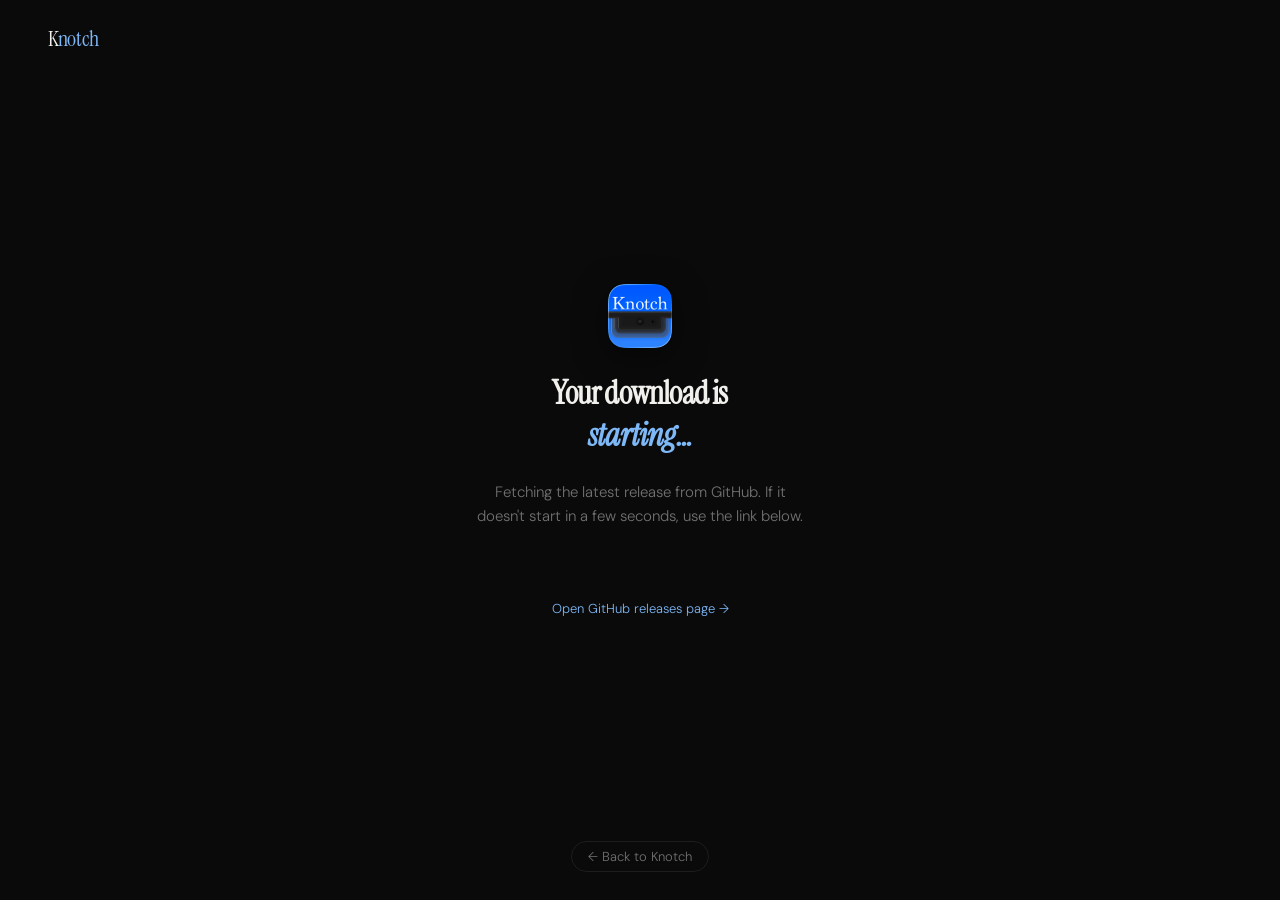
==== download.html @ c801b87c "Replace icon div with image element" ====
<!DOCTYPE html>
<html lang="en">
<head>
<meta charset="UTF-8">
<meta name="viewport" content="width=device-width, initial-scale=1.0">
<title>Downloading Knotch…</title>
<link rel="icon" type="image/svg+xml" href="favicon.svg">
<link href="https://fonts.googleapis.com/css2?family=Instrument+Serif:ital@0;1&family=DM+Sans:wght@300;400;500&display=swap" rel="stylesheet">
<style>
  *, *::before, *::after { box-sizing: border-box; margin: 0; padding: 0; }
  :root {
    --bg: #0a0a0b;
    --text: #f2f0ec;
    --muted: rgba(242,240,236,0.45);
    --accent: #7eb8f7;
    --border: rgba(255,255,255,0.08);
  }
  body {
    background: var(--bg);
    color: var(--text);
    font-family: 'DM Sans', sans-serif;
    font-weight: 300;
    min-height: 100vh;
    display: flex;
    flex-direction: column;
    align-items: center;
    justify-content: center;
    gap: 24px;
    text-align: center;
    padding: 24px;
  }
  .logo {
    font-family: 'Instrument Serif', serif;
    font-size: 22px;
    letter-spacing: -0.3px;
    color: var(--text);
    position: fixed;
    top: 24px; left: 48px;
    text-decoration: none;
  }
  .logo span { color: var(--accent); }

  .icon {
    width: 64px; height: 64px;
    border-radius: 16px;
    background: linear-gradient(180deg, #2a2a2c 0%, #0a0a0b 100%);
    border: 1px solid rgba(255,255,255,0.1);
    display: flex; align-items: center; justify-content: center;
    font-family: 'Instrument Serif', serif;
    font-style: italic;
    font-size: 42px;
    color: #fff;
    box-shadow: inset 0 1px 0 rgba(255,255,255,0.15), 0 8px 32px rgba(0,0,0,0.5);
  }

  h1 {
    font-family: 'Instrument Serif', serif;
    font-size: 32px;
    letter-spacing: -0.8px;
  }
  h1 em { font-style: italic; color: var(--accent); }

  p {
    color: var(--muted);
    font-size: 15px;
    line-height: 1.6;
    max-width: 340px;
  }

  .spinner {
    width: 20px; height: 20px;
    border: 2px solid rgba(126,184,247,0.2);
    border-top-color: var(--accent);
    border-radius: 50%;
    animation: spin 0.8s linear infinite;
    display: inline-block;
    vertical-align: middle;
    margin-right: 8px;
  }
  @keyframes spin { to { transform: rotate(360deg); } }

  .status {
    font-size: 13px;
    color: var(--muted);
    display: flex;
    align-items: center;
    justify-content: center;
    gap: 8px;
    min-height: 24px;
  }

  .manual-link {
    font-size: 13px;
    color: var(--muted);
    display: none;
  }
  .manual-link a {
    color: var(--accent);
    text-decoration: none;
  }
  .manual-link a:hover { text-decoration: underline; }

  .back {
    position: fixed;
    bottom: 28px;
    font-size: 13px;
    color: var(--muted);
    text-decoration: none;
    border: 1px solid var(--border);
    padding: 6px 16px;
    border-radius: 100px;
    transition: color 0.2s, border-color 0.2s;
  }
  .back:hover { color: var(--text); border-color: rgba(255,255,255,0.2); }
</style>
</head>
<body>

<a href="index.html" class="logo">K<span>notch</span></a>

<img src="images/icon.png" alt="Knotch" width="64" height="64" style="border-radius:16px; box-shadow:0 8px 32px rgba(0,0,0,0.5);">

<h1>Your download is<br><em>starting…</em></h1>

<p>Fetching the latest release from GitHub. If it doesn't start in a few seconds, use the link below.</p>

<div class="status" id="status">
  <span class="spinner"></span> Finding latest release…
</div>

<div class="manual-link" id="manual">
  <a href="#" id="manual-href">Click here to download manually →</a>
</div>

<a href="index.html" class="back">← Back to Knotch</a>

<script>
(async () => {
  const status = document.getElementById('status');
  const manual = document.getElementById('manual');
  const manualHref = document.getElementById('manual-href');

  const setStatus = (msg) => { status.textContent = msg; };
  const fail = (url) => {
    setStatus('');
    manual.style.display = 'block';
    if (url) {
      manualHref.href = url;
      manualHref.textContent = 'Click here to download manually →';
    } else {
      manualHref.href = 'https://github.com/seshyweshyy/Knotch/releases/latest';
      manualHref.textContent = 'Open GitHub releases page →';
    }
  };

  try {
    const res = await fetch(
      'https://api.github.com/repos/seshyweshyy/Knotch/releases/latest',
      { headers: { Accept: 'application/vnd.github+json' } }
    );

    if (!res.ok) throw new Error('GitHub API error');

    const release = await res.json();
    const assets = release.assets || [];

    // Find the first .zip asset (covers any naming convention)
    const zip = assets.find(a => a.name.endsWith('.zip'));

    if (!zip) throw new Error('No zip asset found');

    const url = zip.browser_download_url;
    setStatus(`Downloading ${zip.name}…`);

    // Show manual link immediately as fallback
    manual.style.display = 'block';
    manualHref.href = url;
    manualHref.textContent = `Download ${zip.name} manually →`;

    // Trigger download
    window.location.href = url;

  } catch (e) {
    fail(null);
  }
})();
</script>

</body>
</html>
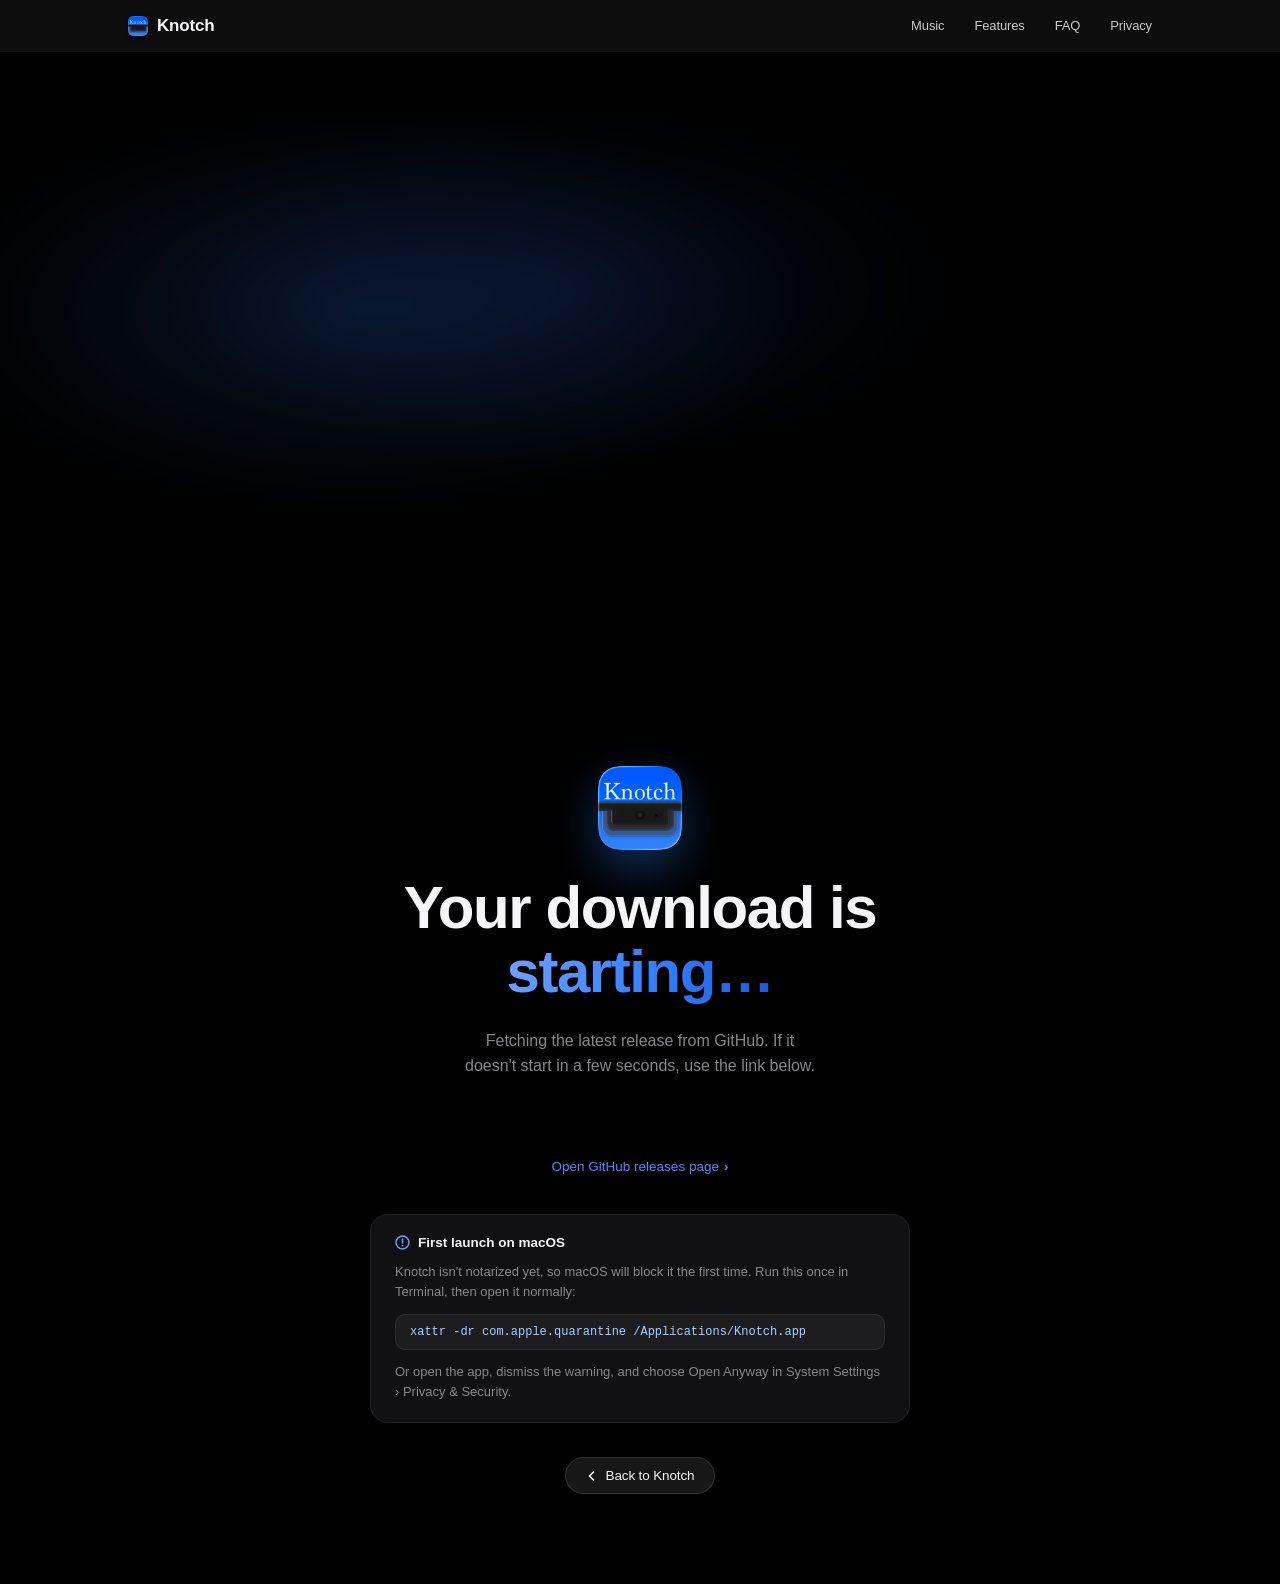
==== commit 23dfcf63: "Reworked download.html" ====
--- a/download.html
+++ b/download.html
@@ -5,134 +5,355 @@
 <meta name="viewport" content="width=device-width, initial-scale=1.0">
 <title>Downloading Knotch…</title>
 <link rel="icon" type="image/svg+xml" href="favicon.svg">
-<link href="https://fonts.googleapis.com/css2?family=Instrument+Serif:ital@0;1&family=DM+Sans:wght@300;400;500&display=swap" rel="stylesheet">
+<link rel="apple-touch-icon" href="images/icon.png">
+<meta name="description" content="Fetching the latest Knotch release from GitHub.">
 <style>
-  *, *::before, *::after { box-sizing: border-box; margin: 0; padding: 0; }
-  :root {
-    --bg: #0a0a0b;
-    --text: #f2f0ec;
-    --muted: rgba(242,240,236,0.45);
-    --accent: #7eb8f7;
-    --border: rgba(255,255,255,0.08);
+/* Knotch design system — shared tokens (matches index.html) */
+
+/* smooth cross-fade between pages (View Transitions, progressive enhancement) */
+@view-transition { navigation: auto; }
+@media (prefers-reduced-motion: reduce) {
+  @view-transition { navigation: none; }
+}
+
+:root {
+  --ink: #f5f5f7;
+  --mute: #86868b;
+  --faint: #515154;
+  --canvas: #000000;
+  --card: #111113;
+  --card-edge: rgba(255, 255, 255, 0.065);
+  --blue: #4c86ff;
+  --blue-deep: #2e6be8;
+  --glass: rgba(18, 18, 20, 0.72);
+  --grad: linear-gradient(96deg, #6fa0ff 0%, #3380ff 55%, #1e5ad6 100%);
+  --ease-apple: cubic-bezier(0.28, 0.11, 0.32, 1);
+  --ease-spring: cubic-bezier(0.32, 1.35, 0.42, 1);
+}
+
+* { margin: 0; padding: 0; box-sizing: border-box; }
+
+body {
+  background: var(--canvas);
+  color: var(--ink);
+  font-family: -apple-system, BlinkMacSystemFont, "SF Pro Display", "SF Pro Text", "Helvetica Neue", Helvetica, Arial, sans-serif;
+  -webkit-font-smoothing: antialiased;
+  text-rendering: optimizeLegibility;
+  min-height: 100svh;
+  display: flex;
+  flex-direction: column;
+}
+
+::selection { background: rgba(51, 128, 255, 0.35); }
+
+/* Nav */
+nav {
+  position: fixed; top: 0; left: 0; right: 0; z-index: 130;
+  height: 52px;
+  display: flex; align-items: center; justify-content: center;
+  background: var(--glass);
+  -webkit-backdrop-filter: saturate(180%) blur(20px);
+  backdrop-filter: saturate(180%) blur(20px);
+  border-bottom: 1px solid rgba(255, 255, 255, 0.06);
+}
+.nav-inner {
+  width: min(1024px, 92vw);
+  display: flex; align-items: center; justify-content: space-between; gap: 24px;
+}
+.nav-mark {
+  display: flex; align-items: center; gap: 9px;
+  font-size: 17px; font-weight: 600; letter-spacing: -0.01em;
+  color: var(--ink); text-decoration: none;
+  transition: opacity 0.25s var(--ease-apple);
+}
+.nav-mark:hover { opacity: 0.75; }
+.nav-app-icon {
+  width: 20px; height: 20px;
+  border-radius: 5px;
+  box-shadow: 0 1px 4px rgba(0, 0, 0, 0.4);
+}
+.nav-links { display: flex; align-items: center; gap: 30px; }
+.nav-links a {
+  font-size: 13px; color: rgba(245, 245, 247, 0.8);
+  text-decoration: none; letter-spacing: -0.01em;
+  transition: color 0.25s var(--ease-apple);
+}
+.nav-links a:hover { color: var(--ink); }
+@media (max-width: 700px) { .nav-links a { display: none; } }
+
+/* Mobile menu (Apple-style) */
+.nav-burger {
+  display: none;
+  border: none; background: transparent; cursor: pointer;
+  width: 40px; height: 40px;
+  margin-right: -8px;
+  position: relative; z-index: 120; flex-shrink: 0;
+}
+.nav-burger span {
+  position: absolute; left: 11px; right: 11px;
+  height: 1.5px; border-radius: 2px;
+  background: var(--ink);
+  transition: transform 0.45s var(--ease-apple), top 0.45s var(--ease-apple);
+}
+.nav-burger span:nth-child(1) { top: 16.5px; }
+.nav-burger span:nth-child(2) { top: 23.5px; }
+body.menu-open .nav-burger span:nth-child(1) { top: 20px; transform: rotate(45deg); }
+body.menu-open .nav-burger span:nth-child(2) { top: 20px; transform: rotate(-45deg); }
+
+.mobile-menu {
+  position: fixed; inset: 0; z-index: 110;
+  background: rgba(8, 8, 10, 0.82);
+  -webkit-backdrop-filter: saturate(180%) blur(26px);
+  backdrop-filter: saturate(180%) blur(26px);
+  padding: 108px 9vw 40px;
+  display: flex; flex-direction: column;
+  opacity: 0; visibility: hidden;
+  transition: opacity 0.45s var(--ease-apple), visibility 0s linear 0.45s;
+}
+body.menu-open .mobile-menu {
+  opacity: 1; visibility: visible;
+  transition: opacity 0.45s var(--ease-apple), visibility 0s;
+}
+.mobile-menu a {
+  font-size: 27px; font-weight: 600; letter-spacing: -0.02em;
+  color: var(--ink); text-decoration: none;
+  padding: 15px 0;
+  border-bottom: 1px solid rgba(255, 255, 255, 0.08);
+  opacity: 0; transform: translateY(16px);
+  transition: opacity 0.5s var(--ease-apple), transform 0.5s var(--ease-apple);
+}
+.mobile-menu a:active { color: var(--blue); }
+body.menu-open .mobile-menu a { opacity: 1; transform: translateY(0); }
+body.menu-open .mobile-menu a:nth-child(1) { transition-delay: 0.06s; }
+body.menu-open .mobile-menu a:nth-child(2) { transition-delay: 0.11s; }
+body.menu-open .mobile-menu a:nth-child(3) { transition-delay: 0.16s; }
+body.menu-open .mobile-menu a:nth-child(4) { transition-delay: 0.21s; }
+body.menu-open { overflow: hidden; }
+@media (max-width: 700px) { .nav-burger { display: block; } }
+@media (min-width: 701px) { .mobile-menu { display: none; } }
+
+/* Centered stage */
+.stage {
+  flex: 1;
+  display: flex;
+  flex-direction: column;
+  align-items: center;
+  justify-content: center;
+  gap: 26px;
+  text-align: center;
+  padding: 110px 6vw 90px;
+  position: relative;
+}
+.stage-glow {
+  position: absolute; top: 0; left: 50%; transform: translateX(-50%);
+  width: 120vw; height: 70vh;
+  background:
+    radial-gradient(ellipse 42% 48% at 45% 32%, rgba(51, 128, 255, 0.14), transparent 68%),
+    radial-gradient(ellipse 40% 44% at 58% 28%, rgba(30, 90, 214, 0.12), transparent 66%);
+  pointer-events: none;
+  filter: blur(6px);
+}
+.stage > * { position: relative; }
+
+/* App icon */
+.app-icon {
+  width: 84px; height: 84px;
+  border-radius: 20px;
+  box-shadow: 0 18px 46px rgba(51, 128, 255, 0.35);
+  animation: rise 1s var(--ease-apple) 0.1s both, breathe 3.2s ease-in-out 1.2s infinite alternate;
+}
+@keyframes breathe {
+  from { box-shadow: 0 18px 46px rgba(51, 128, 255, 0.3); }
+  to   { box-shadow: 0 22px 60px rgba(51, 128, 255, 0.5); }
+}
+
+h1 {
+  font-size: clamp(36px, 6vw, 60px);
+  line-height: 1.06;
+  font-weight: 700;
+  letter-spacing: -0.024em;
+  animation: rise 1s var(--ease-apple) 0.22s both;
+}
+.grad-text {
+  background: var(--grad);
+  -webkit-background-clip: text;
+  background-clip: text;
+  color: transparent;
+}
+
+.lede {
+  font-size: 16px;
+  line-height: 1.55;
+  color: var(--mute);
+  max-width: 40ch;
+  animation: rise 1s var(--ease-apple) 0.34s both;
+}
+
+@keyframes rise {
+  from { opacity: 0; transform: translateY(24px); }
+  to   { opacity: 1; transform: translateY(0); }
+}
+
+/* Status */
+.status {
+  display: flex;
+  align-items: center;
+  justify-content: center;
+  gap: 10px;
+  min-height: 28px;
+  font-size: 13.5px;
+  color: var(--mute);
+  animation: rise 1s var(--ease-apple) 0.46s both;
+}
+.spinner {
+  width: 18px; height: 18px;
+  border: 2px solid rgba(76, 134, 255, 0.22);
+  border-top-color: var(--blue);
+  border-radius: 50%;
+  animation: spin 0.8s linear infinite;
+  flex-shrink: 0;
+}
+@keyframes spin { to { transform: rotate(360deg); } }
+
+.manual-link {
+  font-size: 13.5px;
+  color: var(--mute);
+  display: none;
+  animation: rise 0.7s var(--ease-apple) both;
+}
+.manual-link a {
+  display: inline-flex;
+  align-items: center;
+  gap: 5px;
+  color: var(--blue);
+  text-decoration: none;
+}
+.manual-link a:hover { text-decoration: underline; }
+.manual-link .chev { font-weight: 600; }
+
+/* First-launch tip */
+.dl-note {
+  margin-top: 14px;
+  display: inline-flex;
+  flex-direction: column;
+  gap: 12px;
+  text-align: left;
+  background: var(--card);
+  border: 1px solid var(--card-edge);
+  border-radius: 18px;
+  padding: 20px 24px;
+  max-width: 540px;
+  animation: rise 1s var(--ease-apple) 0.58s both;
+}
+.dl-note-title {
+  display: flex; align-items: center; gap: 8px;
+  font-size: 13.5px; font-weight: 600;
+}
+.dl-note p { font-size: 13px; color: var(--mute); line-height: 1.55; }
+.dl-note code {
+  font-family: "SF Mono", ui-monospace, SFMono-Regular, Menlo, monospace;
+  font-size: 12px;
+  color: #9fd0ff;
+  background: rgba(255, 255, 255, 0.05);
+  border: 1px solid rgba(255, 255, 255, 0.08);
+  border-radius: 10px;
+  padding: 10px 14px;
+  display: block;
+  overflow-x: auto;
+  white-space: nowrap;
+}
+
+/* Back pill */
+.back {
+  display: inline-flex;
+  align-items: center;
+  gap: 8px;
+  font-size: 13.5px;
+  font-weight: 500;
+  letter-spacing: -0.01em;
+  color: var(--ink);
+  text-decoration: none;
+  background: rgba(255, 255, 255, 0.09);
+  border: 1px solid rgba(255, 255, 255, 0.12);
+  border-radius: 980px;
+  padding: 10px 20px;
+  margin-top: 8px;
+  transition: transform 0.35s var(--ease-spring), background 0.3s var(--ease-apple);
+  animation: rise 1s var(--ease-apple) 0.68s both;
+}
+.back:hover { background: rgba(255, 255, 255, 0.15); transform: translateY(-1px); }
+.back:active { transform: scale(0.96); }
+.back svg { display: block; }
+
+@media (prefers-reduced-motion: reduce) {
+  *, *::before, *::after {
+    animation-duration: 0.01ms !important;
+    animation-iteration-count: 1 !important;
+    transition-duration: 0.01ms !important;
   }
-  body {
-    background: var(--bg);
-    color: var(--text);
-    font-family: 'DM Sans', sans-serif;
-    font-weight: 300;
-    min-height: 100vh;
-    display: flex;
-    flex-direction: column;
-    align-items: center;
-    justify-content: center;
-    gap: 24px;
-    text-align: center;
-    padding: 24px;
-  }
-  .logo {
-    font-family: 'Instrument Serif', serif;
-    font-size: 22px;
-    letter-spacing: -0.3px;
-    color: var(--text);
-    position: fixed;
-    top: 24px; left: 48px;
-    text-decoration: none;
-  }
-  .logo span { color: var(--accent); }
-
-  .icon {
-    width: 64px; height: 64px;
-    border-radius: 16px;
-    background: linear-gradient(180deg, #2a2a2c 0%, #0a0a0b 100%);
-    border: 1px solid rgba(255,255,255,0.1);
-    display: flex; align-items: center; justify-content: center;
-    font-family: 'Instrument Serif', serif;
-    font-style: italic;
-    font-size: 42px;
-    color: #fff;
-    box-shadow: inset 0 1px 0 rgba(255,255,255,0.15), 0 8px 32px rgba(0,0,0,0.5);
-  }
-
-  h1 {
-    font-family: 'Instrument Serif', serif;
-    font-size: 32px;
-    letter-spacing: -0.8px;
-  }
-  h1 em { font-style: italic; color: var(--accent); }
-
-  p {
-    color: var(--muted);
-    font-size: 15px;
-    line-height: 1.6;
-    max-width: 340px;
-  }
-
-  .spinner {
-    width: 20px; height: 20px;
-    border: 2px solid rgba(126,184,247,0.2);
-    border-top-color: var(--accent);
-    border-radius: 50%;
-    animation: spin 0.8s linear infinite;
-    display: inline-block;
-    vertical-align: middle;
-    margin-right: 8px;
-  }
-  @keyframes spin { to { transform: rotate(360deg); } }
-
-  .status {
-    font-size: 13px;
-    color: var(--muted);
-    display: flex;
-    align-items: center;
-    justify-content: center;
-    gap: 8px;
-    min-height: 24px;
-  }
-
-  .manual-link {
-    font-size: 13px;
-    color: var(--muted);
-    display: none;
-  }
-  .manual-link a {
-    color: var(--accent);
-    text-decoration: none;
-  }
-  .manual-link a:hover { text-decoration: underline; }
-
-  .back {
-    position: fixed;
-    bottom: 28px;
-    font-size: 13px;
-    color: var(--muted);
-    text-decoration: none;
-    border: 1px solid var(--border);
-    padding: 6px 16px;
-    border-radius: 100px;
-    transition: color 0.2s, border-color 0.2s;
-  }
-  .back:hover { color: var(--text); border-color: rgba(255,255,255,0.2); }
+  .spinner { animation: spin 0.8s linear infinite !important; }
+}
 </style>
 </head>
 <body>
 
-<a href="index.html" class="logo">K<span>notch</span></a>
-
-<img src="images/icon.png" alt="Knotch" width="64" height="64" style="border-radius:16px; box-shadow:0 8px 32px rgba(0,0,0,0.5);">
-
-<h1>Your download is<br><em>starting…</em></h1>
-
-<p>Fetching the latest release from GitHub. If it doesn't start in a few seconds, use the link below.</p>
-
-<div class="status" id="status">
-  <span class="spinner"></span> Finding latest release…
+<nav>
+  <div class="nav-inner">
+    <a class="nav-mark" href="index.html" aria-label="Knotch home">
+      <img class="nav-app-icon" src="images/icon.png" alt="" aria-hidden="true">
+      Knotch
+    </a>
+    <div class="nav-links">
+      <a href="index.html#music">Music</a>
+      <a href="index.html#features">Features</a>
+      <a href="faq.html">FAQ</a>
+      <a href="privacy.html">Privacy</a>
+    </div>
+    <button class="nav-burger" id="navBurger" aria-label="Open menu" aria-expanded="false" aria-controls="mobileMenu">
+      <span></span><span></span>
+    </button>
+  </div>
+</nav>
+
+<div class="mobile-menu" id="mobileMenu">
+  <a href="index.html">Overview</a>
+  <a href="index.html#features">Features</a>
+  <a href="faq.html">FAQ</a>
+  <a href="privacy.html">Privacy</a>
 </div>
 
-<div class="manual-link" id="manual">
-  <a href="#" id="manual-href">Click here to download manually →</a>
-</div>
-
-<a href="index.html" class="back">← Back to Knotch</a>
+<main class="stage">
+  <div class="stage-glow" aria-hidden="true"></div>
+
+  <img class="app-icon" src="images/icon.png" alt="Knotch app icon" width="84" height="84">
+
+  <h1>Your download is<br><span class="grad-text">starting…</span></h1>
+
+  <p class="lede">Fetching the latest release from GitHub. If it doesn't start in a few seconds, use the link below.</p>
+
+  <div class="status" id="status">
+    <span class="spinner"></span> Finding latest release…
+  </div>
+
+  <div class="manual-link" id="manual">
+    <a href="#" id="manual-href">Click here to download manually <span class="chev">›</span></a>
+  </div>
+
+  <div class="dl-note">
+    <span class="dl-note-title">
+      <svg width="15" height="15" viewBox="0 0 15 15" fill="none"><circle cx="7.5" cy="7.5" r="6.5" stroke="#6fa0ff" stroke-width="1.4"/><path d="M7.5 4v4M7.5 10.6v.1" stroke="#6fa0ff" stroke-width="1.6" stroke-linecap="round"/></svg>
+      First launch on macOS
+    </span>
+    <p>Knotch isn't notarized yet, so macOS will block it the first time. Run this once in Terminal, then open it normally:</p>
+    <code>xattr -dr com.apple.quarantine /Applications/Knotch.app</code>
+    <p>Or open the app, dismiss the warning, and choose Open Anyway in System Settings › Privacy &amp; Security.</p>
+  </div>
+
+  <a href="index.html" class="back">
+    <svg width="12" height="12" viewBox="0 0 12 12" fill="none"><path d="M7.5 2 3.5 6l4 4" stroke="currentColor" stroke-width="1.7" stroke-linecap="round" stroke-linejoin="round"/></svg>
+    Back to Knotch
+  </a>
+</main>
 
 <script>
 (async () => {
@@ -146,10 +367,10 @@
     manual.style.display = 'block';
     if (url) {
       manualHref.href = url;
-      manualHref.textContent = 'Click here to download manually →';
+      manualHref.innerHTML = 'Click here to download manually <span class="chev">›</span>';
     } else {
       manualHref.href = 'https://github.com/seshyweshyy/Knotch/releases/latest';
-      manualHref.textContent = 'Open GitHub releases page →';
+      manualHref.innerHTML = 'Open GitHub releases page <span class="chev">›</span>';
     }
   };
 
@@ -175,7 +396,7 @@
     // Show manual link immediately as fallback
     manual.style.display = 'block';
     manualHref.href = url;
-    manualHref.textContent = `Download ${zip.name} manually →`;
+    manualHref.innerHTML = `Download ${zip.name} manually <span class="chev">›</span>`;
 
     // Trigger download
     window.location.href = url;
@@ -184,7 +405,31 @@
     fail(null);
   }
 })();
+
+/* Mobile menu */
+(function () {
+  var burger = document.getElementById("navBurger");
+  var mobileMenu = document.getElementById("mobileMenu");
+  function setMenu(open) {
+    document.body.classList.toggle("menu-open", open);
+    burger.setAttribute("aria-expanded", open ? "true" : "false");
+  }
+  burger.addEventListener("click", function () {
+    setMenu(!document.body.classList.contains("menu-open"));
+  });
+  mobileMenu.querySelectorAll("a").forEach(function (a) {
+    a.addEventListener("click", function () { setMenu(false); });
+  });
+  mobileMenu.addEventListener("click", function (e) {
+    if (e.target === mobileMenu) setMenu(false);
+  });
+  document.addEventListener("keydown", function (e) {
+    if (e.key === "Escape") setMenu(false);
+  });
+  window.addEventListener("resize", function () {
+    if (window.innerWidth > 700) setMenu(false);
+  });
+})();
 </script>
-
 </body>
-</html>
+</html>
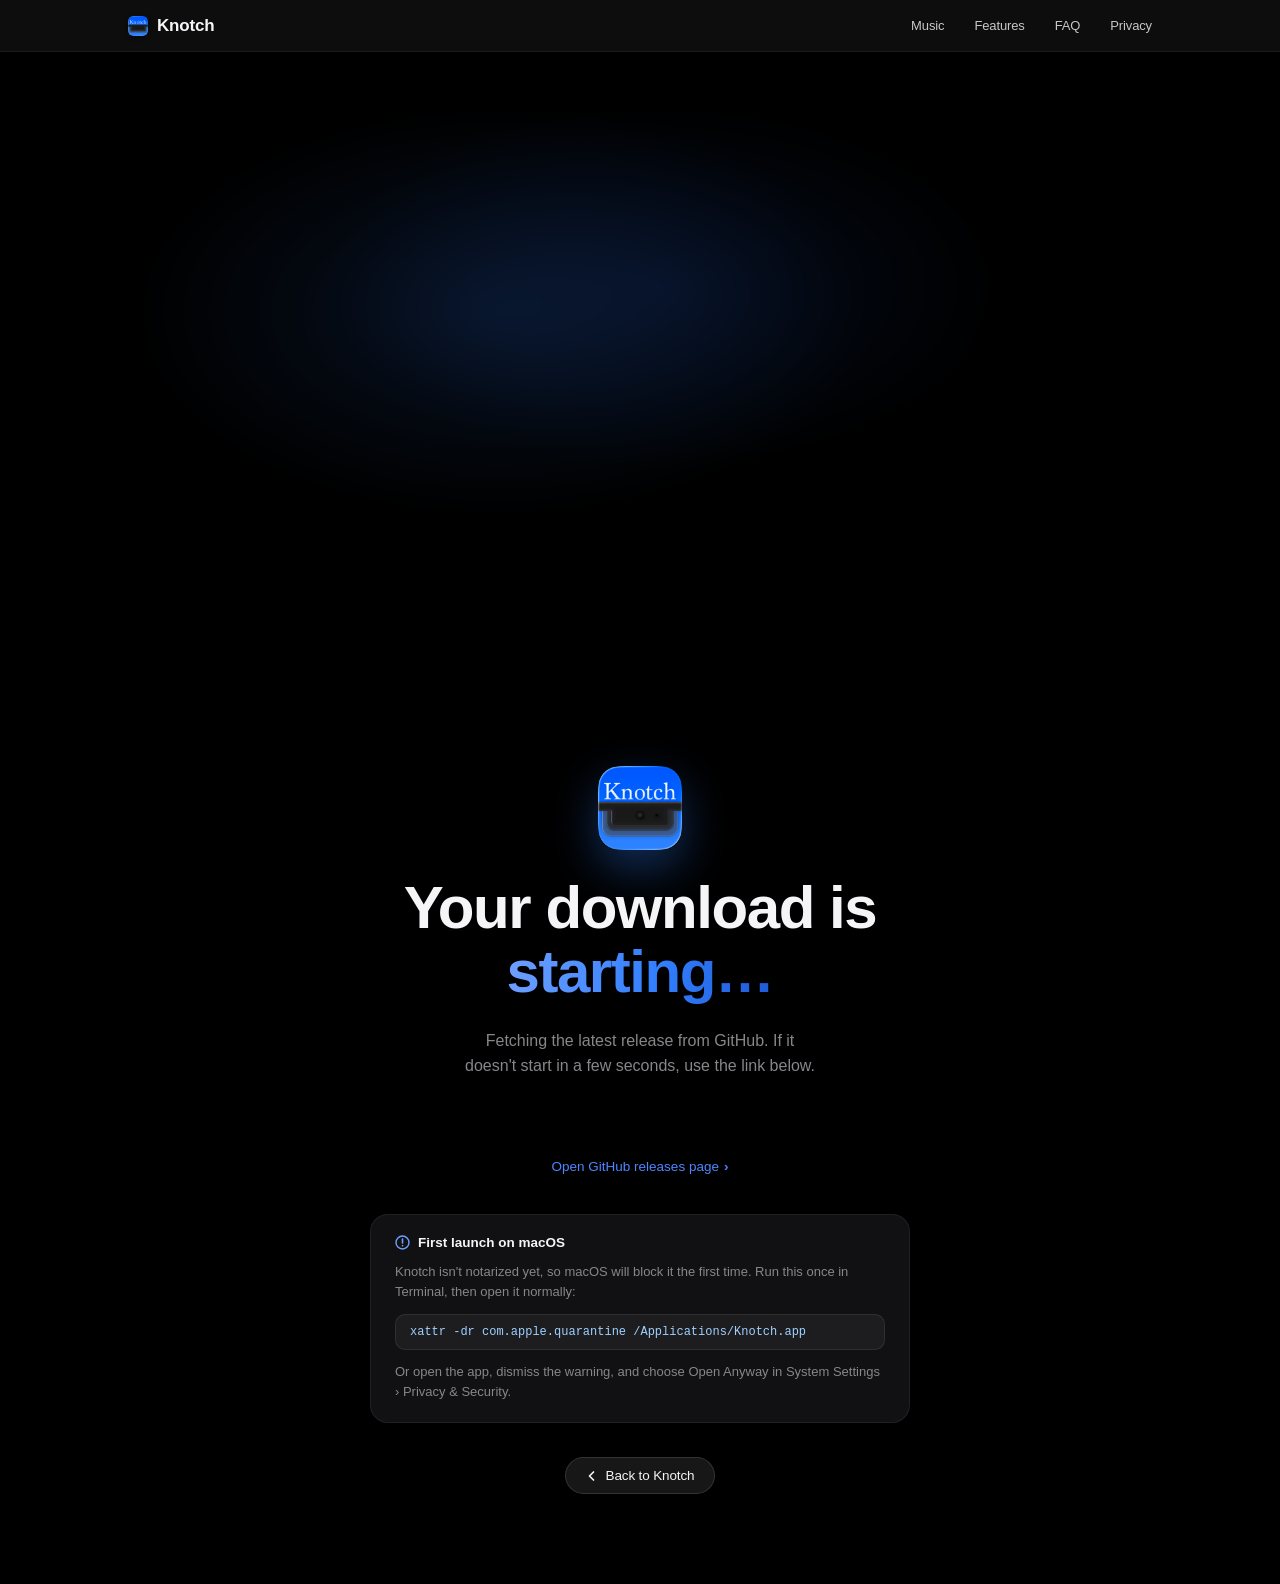
==== commit f3e35a92: "Update download.html" ====
--- a/download.html
+++ b/download.html
@@ -33,6 +33,8 @@
 
 * { margin: 0; padding: 0; box-sizing: border-box; }
 
+html { overflow-x: hidden; }
+
 body {
   background: var(--canvas);
   color: var(--ink);
@@ -42,6 +44,7 @@
   min-height: 100svh;
   display: flex;
   flex-direction: column;
+  overflow-x: hidden;
 }
 
 ::selection { background: rgba(51, 128, 255, 0.35); }
@@ -146,7 +149,7 @@
 }
 .stage-glow {
   position: absolute; top: 0; left: 50%; transform: translateX(-50%);
-  width: 120vw; height: 70vh;
+  width: 100vw; height: 70vh;
   background:
     radial-gradient(ellipse 42% 48% at 45% 32%, rgba(51, 128, 255, 0.14), transparent 68%),
     radial-gradient(ellipse 40% 44% at 58% 28%, rgba(30, 90, 214, 0.12), transparent 66%);
@@ -242,7 +245,7 @@
   border: 1px solid var(--card-edge);
   border-radius: 18px;
   padding: 20px 24px;
-  max-width: 540px;
+  max-width: min(540px, 100%);
   animation: rise 1s var(--ease-apple) 0.58s both;
 }
 .dl-note-title {
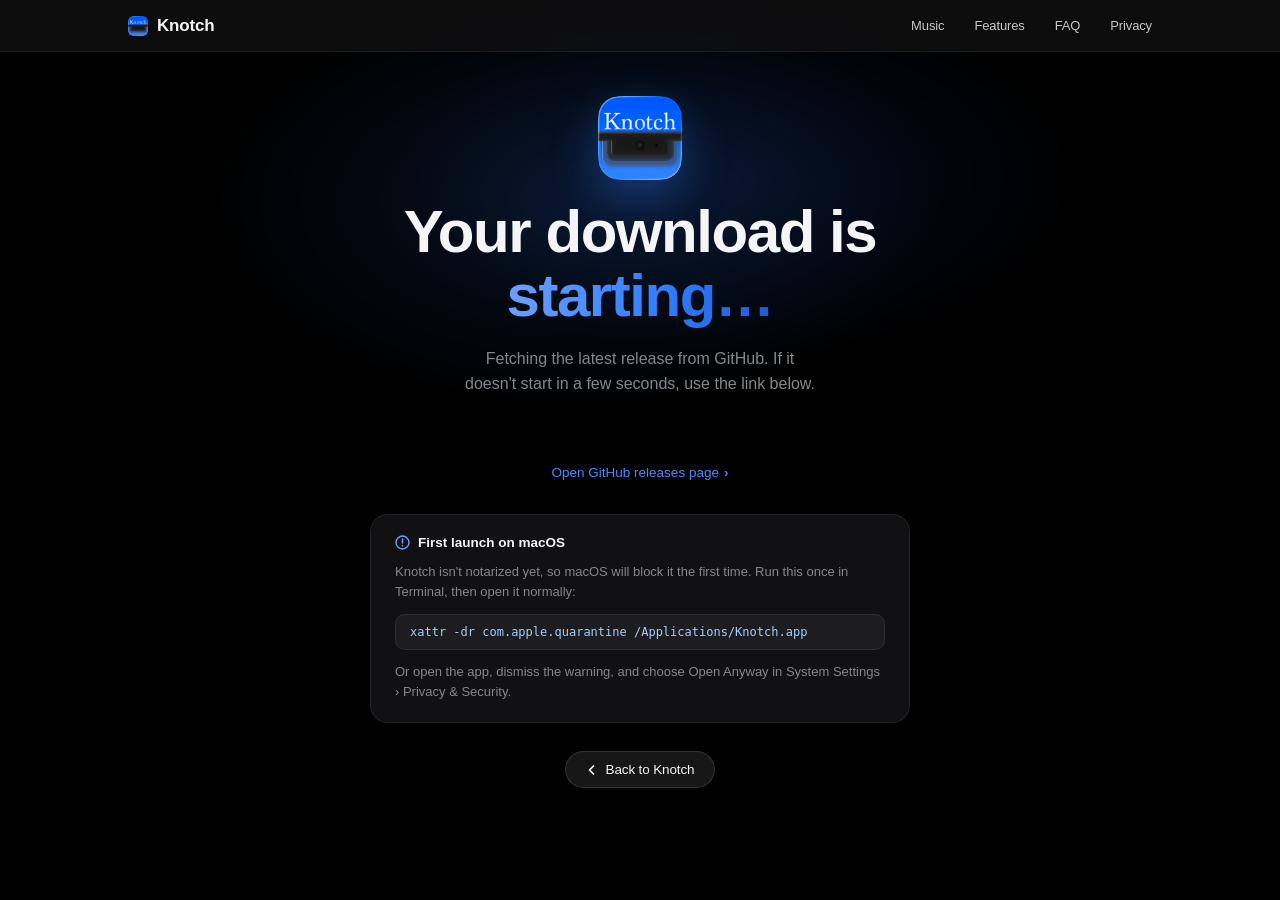
==== commit b2f62e6d: "Adjust layout styles in download.html Updated layout properties for better alignment and spacing." ====
--- a/download.html
+++ b/download.html
@@ -141,10 +141,10 @@
   display: flex;
   flex-direction: column;
   align-items: center;
-  justify-content: center;
-  gap: 26px;
+  justify-content: flex-start;
+  gap: 20px;
   text-align: center;
-  padding: 110px 6vw 90px;
+  padding: 96px 6vw 50px;
   position: relative;
 }
 .stage-glow {
@@ -156,7 +156,7 @@
   pointer-events: none;
   filter: blur(6px);
 }
-.stage > * { position: relative; }
+.stage > *:not(.stage-glow) { position: relative; }
 
 /* App icon */
 .app-icon {
@@ -359,6 +359,9 @@
 </main>
 
 <script>
+if ("scrollRestoration" in history) history.scrollRestoration = "manual";
+window.scrollTo(0, 0);
+
 (async () => {
   const status = document.getElementById('status');
   const manual = document.getElementById('manual');
@@ -435,4 +438,4 @@
 })();
 </script>
 </body>
-</html>+</html>
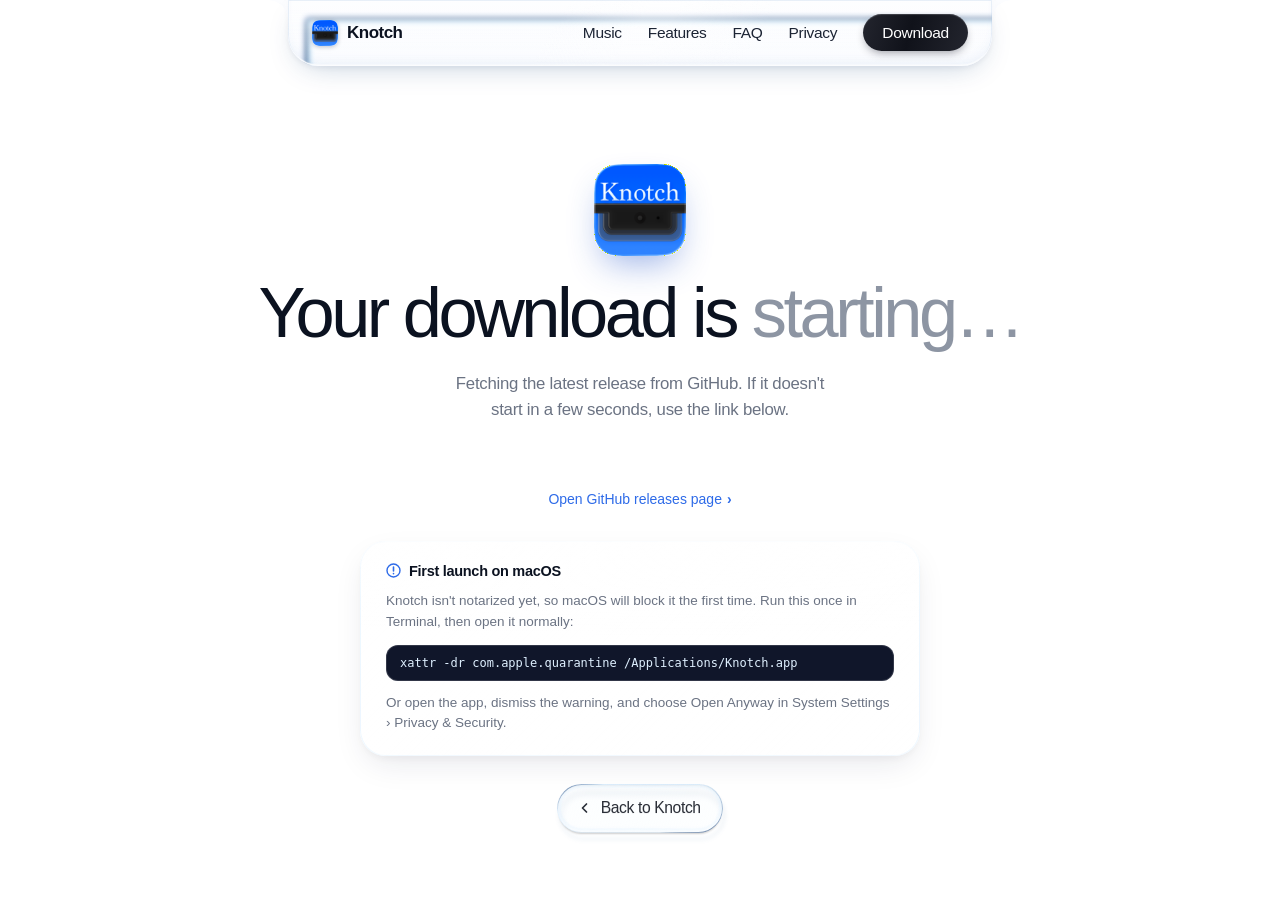
==== commit e07e5253: "Redesign site with light liquid-glass style Shared styles.css/pages.css/site.js, floating notch nav," ====
--- a/download.html
+++ b/download.html
@@ -7,314 +7,51 @@
 <link rel="icon" type="image/svg+xml" href="favicon.svg">
 <link rel="apple-touch-icon" href="images/icon.png">
 <meta name="description" content="Fetching the latest Knotch release from GitHub.">
-<style>
-/* Knotch design system — shared tokens (matches index.html) */
+<link rel="stylesheet" href="styles.css">
+<link rel="stylesheet" href="pages.css">
+</head>
+<body class="is-download">
 
-/* smooth cross-fade between pages (View Transitions, progressive enhancement) */
-@view-transition { navigation: auto; }
-@media (prefers-reduced-motion: reduce) {
-  @view-transition { navigation: none; }
-}
-
-:root {
-  --ink: #f5f5f7;
-  --mute: #86868b;
-  --faint: #515154;
-  --canvas: #000000;
-  --card: #111113;
-  --card-edge: rgba(255, 255, 255, 0.065);
-  --blue: #4c86ff;
-  --blue-deep: #2e6be8;
-  --glass: rgba(18, 18, 20, 0.72);
-  --grad: linear-gradient(96deg, #6fa0ff 0%, #3380ff 55%, #1e5ad6 100%);
-  --ease-apple: cubic-bezier(0.28, 0.11, 0.32, 1);
-  --ease-spring: cubic-bezier(0.32, 1.35, 0.42, 1);
-}
-
-* { margin: 0; padding: 0; box-sizing: border-box; }
-
-html { overflow-x: hidden; }
-
-body {
-  background: var(--canvas);
-  color: var(--ink);
-  font-family: -apple-system, BlinkMacSystemFont, "SF Pro Display", "SF Pro Text", "Helvetica Neue", Helvetica, Arial, sans-serif;
-  -webkit-font-smoothing: antialiased;
-  text-rendering: optimizeLegibility;
-  min-height: 100svh;
-  display: flex;
-  flex-direction: column;
-  overflow-x: hidden;
-}
-
-::selection { background: rgba(51, 128, 255, 0.35); }
-
-/* Nav */
-nav {
-  position: fixed; top: 0; left: 0; right: 0; z-index: 130;
-  height: 52px;
-  display: flex; align-items: center; justify-content: center;
-  background: var(--glass);
-  -webkit-backdrop-filter: saturate(180%) blur(20px);
-  backdrop-filter: saturate(180%) blur(20px);
-  border-bottom: 1px solid rgba(255, 255, 255, 0.06);
-}
-.nav-inner {
-  width: min(1024px, 92vw);
-  display: flex; align-items: center; justify-content: space-between; gap: 24px;
-}
-.nav-mark {
-  display: flex; align-items: center; gap: 9px;
-  font-size: 17px; font-weight: 600; letter-spacing: -0.01em;
-  color: var(--ink); text-decoration: none;
-  transition: opacity 0.25s var(--ease-apple);
-}
-.nav-mark:hover { opacity: 0.75; }
-.nav-app-icon {
-  width: 20px; height: 20px;
-  border-radius: 5px;
-  box-shadow: 0 1px 4px rgba(0, 0, 0, 0.4);
-}
-.nav-links { display: flex; align-items: center; gap: 30px; }
-.nav-links a {
-  font-size: 13px; color: rgba(245, 245, 247, 0.8);
-  text-decoration: none; letter-spacing: -0.01em;
-  transition: color 0.25s var(--ease-apple);
-}
-.nav-links a:hover { color: var(--ink); }
-@media (max-width: 700px) { .nav-links a { display: none; } }
-
-/* Mobile menu (Apple-style) */
-.nav-burger {
-  display: none;
-  border: none; background: transparent; cursor: pointer;
-  width: 40px; height: 40px;
-  margin-right: -8px;
-  position: relative; z-index: 120; flex-shrink: 0;
-}
-.nav-burger span {
-  position: absolute; left: 11px; right: 11px;
-  height: 1.5px; border-radius: 2px;
-  background: var(--ink);
-  transition: transform 0.45s var(--ease-apple), top 0.45s var(--ease-apple);
-}
-.nav-burger span:nth-child(1) { top: 16.5px; }
-.nav-burger span:nth-child(2) { top: 23.5px; }
-body.menu-open .nav-burger span:nth-child(1) { top: 20px; transform: rotate(45deg); }
-body.menu-open .nav-burger span:nth-child(2) { top: 20px; transform: rotate(-45deg); }
-
-.mobile-menu {
-  position: fixed; inset: 0; z-index: 110;
-  background: rgba(8, 8, 10, 0.82);
-  -webkit-backdrop-filter: saturate(180%) blur(26px);
-  backdrop-filter: saturate(180%) blur(26px);
-  padding: 108px 9vw 40px;
-  display: flex; flex-direction: column;
-  opacity: 0; visibility: hidden;
-  transition: opacity 0.45s var(--ease-apple), visibility 0s linear 0.45s;
-}
-body.menu-open .mobile-menu {
-  opacity: 1; visibility: visible;
-  transition: opacity 0.45s var(--ease-apple), visibility 0s;
-}
-.mobile-menu a {
-  font-size: 27px; font-weight: 600; letter-spacing: -0.02em;
-  color: var(--ink); text-decoration: none;
-  padding: 15px 0;
-  border-bottom: 1px solid rgba(255, 255, 255, 0.08);
-  opacity: 0; transform: translateY(16px);
-  transition: opacity 0.5s var(--ease-apple), transform 0.5s var(--ease-apple);
-}
-.mobile-menu a:active { color: var(--blue); }
-body.menu-open .mobile-menu a { opacity: 1; transform: translateY(0); }
-body.menu-open .mobile-menu a:nth-child(1) { transition-delay: 0.06s; }
-body.menu-open .mobile-menu a:nth-child(2) { transition-delay: 0.11s; }
-body.menu-open .mobile-menu a:nth-child(3) { transition-delay: 0.16s; }
-body.menu-open .mobile-menu a:nth-child(4) { transition-delay: 0.21s; }
-body.menu-open { overflow: hidden; }
-@media (max-width: 700px) { .nav-burger { display: block; } }
-@media (min-width: 701px) { .mobile-menu { display: none; } }
-
-/* Centered stage */
-.stage {
-  flex: 1;
-  display: flex;
-  flex-direction: column;
-  align-items: center;
-  justify-content: flex-start;
-  gap: 20px;
-  text-align: center;
-  padding: 96px 6vw 50px;
-  position: relative;
-}
-.stage-glow {
-  position: absolute; top: 0; left: 50%; transform: translateX(-50%);
-  width: 100vw; height: 70vh;
-  background:
-    radial-gradient(ellipse 42% 48% at 45% 32%, rgba(51, 128, 255, 0.14), transparent 68%),
-    radial-gradient(ellipse 40% 44% at 58% 28%, rgba(30, 90, 214, 0.12), transparent 66%);
-  pointer-events: none;
-  filter: blur(6px);
-}
-.stage > *:not(.stage-glow) { position: relative; }
-
-/* App icon */
-.app-icon {
-  width: 84px; height: 84px;
-  border-radius: 20px;
-  box-shadow: 0 18px 46px rgba(51, 128, 255, 0.35);
-  animation: rise 1s var(--ease-apple) 0.1s both, breathe 3.2s ease-in-out 1.2s infinite alternate;
-}
-@keyframes breathe {
-  from { box-shadow: 0 18px 46px rgba(51, 128, 255, 0.3); }
-  to   { box-shadow: 0 22px 60px rgba(51, 128, 255, 0.5); }
-}
-
-h1 {
-  font-size: clamp(36px, 6vw, 60px);
-  line-height: 1.06;
-  font-weight: 700;
-  letter-spacing: -0.024em;
-  animation: rise 1s var(--ease-apple) 0.22s both;
-}
-.grad-text {
-  background: var(--grad);
-  -webkit-background-clip: text;
-  background-clip: text;
-  color: transparent;
-}
-
-.lede {
-  font-size: 16px;
-  line-height: 1.55;
-  color: var(--mute);
-  max-width: 40ch;
-  animation: rise 1s var(--ease-apple) 0.34s both;
-}
-
-@keyframes rise {
-  from { opacity: 0; transform: translateY(24px); }
-  to   { opacity: 1; transform: translateY(0); }
-}
-
-/* Status */
-.status {
-  display: flex;
-  align-items: center;
-  justify-content: center;
-  gap: 10px;
-  min-height: 28px;
-  font-size: 13.5px;
-  color: var(--mute);
-  animation: rise 1s var(--ease-apple) 0.46s both;
-}
-.spinner {
-  width: 18px; height: 18px;
-  border: 2px solid rgba(76, 134, 255, 0.22);
-  border-top-color: var(--blue);
-  border-radius: 50%;
-  animation: spin 0.8s linear infinite;
-  flex-shrink: 0;
-}
-@keyframes spin { to { transform: rotate(360deg); } }
-
-.manual-link {
-  font-size: 13.5px;
-  color: var(--mute);
-  display: none;
-  animation: rise 0.7s var(--ease-apple) both;
-}
-.manual-link a {
-  display: inline-flex;
-  align-items: center;
-  gap: 5px;
-  color: var(--blue);
-  text-decoration: none;
-}
-.manual-link a:hover { text-decoration: underline; }
-.manual-link .chev { font-weight: 600; }
-
-/* First-launch tip */
-.dl-note {
-  margin-top: 14px;
-  display: inline-flex;
-  flex-direction: column;
-  gap: 12px;
-  text-align: left;
-  background: var(--card);
-  border: 1px solid var(--card-edge);
-  border-radius: 18px;
-  padding: 20px 24px;
-  max-width: min(540px, 100%);
-  animation: rise 1s var(--ease-apple) 0.58s both;
-}
-.dl-note-title {
-  display: flex; align-items: center; gap: 8px;
-  font-size: 13.5px; font-weight: 600;
-}
-.dl-note p { font-size: 13px; color: var(--mute); line-height: 1.55; }
-.dl-note code {
-  font-family: "SF Mono", ui-monospace, SFMono-Regular, Menlo, monospace;
-  font-size: 12px;
-  color: #9fd0ff;
-  background: rgba(255, 255, 255, 0.05);
-  border: 1px solid rgba(255, 255, 255, 0.08);
-  border-radius: 10px;
-  padding: 10px 14px;
-  display: block;
-  overflow-x: auto;
-  white-space: nowrap;
-}
-
-/* Back pill */
-.back {
-  display: inline-flex;
-  align-items: center;
-  gap: 8px;
-  font-size: 13.5px;
-  font-weight: 500;
-  letter-spacing: -0.01em;
-  color: var(--ink);
-  text-decoration: none;
-  background: rgba(255, 255, 255, 0.09);
-  border: 1px solid rgba(255, 255, 255, 0.12);
-  border-radius: 980px;
-  padding: 10px 20px;
-  margin-top: 8px;
-  transition: transform 0.35s var(--ease-spring), background 0.3s var(--ease-apple);
-  animation: rise 1s var(--ease-apple) 0.68s both;
-}
-.back:hover { background: rgba(255, 255, 255, 0.15); transform: translateY(-1px); }
-.back:active { transform: scale(0.96); }
-.back svg { display: block; }
-
-@media (prefers-reduced-motion: reduce) {
-  *, *::before, *::after {
-    animation-duration: 0.01ms !important;
-    animation-iteration-count: 1 !important;
-    transition-duration: 0.01ms !important;
-  }
-  .spinner { animation: spin 0.8s linear infinite !important; }
-}
-</style>
-</head>
-<body>
-
-<nav>
-  <div class="nav-inner">
-    <a class="nav-mark" href="index.html" aria-label="Knotch home">
-      <img class="nav-app-icon" src="images/icon.png" alt="" aria-hidden="true">
-      Knotch
-    </a>
-    <div class="nav-links">
-      <a href="index.html#music">Music</a>
-      <a href="index.html#features">Features</a>
-      <a href="faq.html">FAQ</a>
-      <a href="privacy.html">Privacy</a>
+<svg class="lens-defs" width="0" height="0" style="position:absolute" aria-hidden="true" focusable="false"><defs>
+<filter id="nav-lens" x="0%" y="0%" width="100%" height="100%" filterUnits="objectBoundingBox" primitiveUnits="userSpaceOnUse" color-interpolation-filters="sRGB">
+<feImage href="data:image/svg+xml,%3Csvg%20xmlns%3D%22http%3A%2F%2Fwww.w3.org%2F2000%2Fsvg%22%20width%3D%22704%22%20height%3D%2276%22%3E%3Cdefs%3E%3ClinearGradient%20id%3D%22g%22%20x1%3D%220%22%20y1%3D%220%22%20x2%3D%221%22%20y2%3D%220%22%3E%3Cstop%20offset%3D%220%22%20stop-color%3D%22rgb%280%2C0%2C0%29%22%2F%3E%3Cstop%20offset%3D%220.011%22%20stop-color%3D%22rgb%2864%2C64%2C64%29%22%2F%3E%3Cstop%20offset%3D%220.022%22%20stop-color%3D%22rgb%28104%2C104%2C104%29%22%2F%3E%3Cstop%20offset%3D%220.033%22%20stop-color%3D%22rgb%28123%2C123%2C123%29%22%2F%3E%3Cstop%20offset%3D%220.044%22%20stop-color%3D%22rgb%28128%2C128%2C128%29%22%2F%3E%3Cstop%20offset%3D%220.956%22%20stop-color%3D%22rgb%28128%2C128%2C128%29%22%2F%3E%3Cstop%20offset%3D%220.967%22%20stop-color%3D%22rgb%28133%2C133%2C133%29%22%2F%3E%3Cstop%20offset%3D%220.978%22%20stop-color%3D%22rgb%28152%2C152%2C152%29%22%2F%3E%3Cstop%20offset%3D%220.989%22%20stop-color%3D%22rgb%28192%2C192%2C192%29%22%2F%3E%3Cstop%20offset%3D%221%22%20stop-color%3D%22rgb%28255%2C255%2C255%29%22%2F%3E%3C%2FlinearGradient%3E%3C%2Fdefs%3E%3Crect%20width%3D%22704%22%20height%3D%2276%22%20fill%3D%22url%28%23g%29%22%2F%3E%3C%2Fsvg%3E" x="0%" y="0%" width="100%" height="100%" preserveAspectRatio="none" result="rampX"/>
+<feImage href="data:image/svg+xml,%3Csvg%20xmlns%3D%22http%3A%2F%2Fwww.w3.org%2F2000%2Fsvg%22%20width%3D%22704%22%20height%3D%2276%22%3E%3Cdefs%3E%3ClinearGradient%20id%3D%22g%22%20x1%3D%220%22%20y1%3D%220%22%20x2%3D%220%22%20y2%3D%221%22%3E%3Cstop%20offset%3D%220%22%20stop-color%3D%22rgb%28128%2C128%2C128%29%22%2F%3E%3Cstop%20offset%3D%220.1%22%20stop-color%3D%22rgb%28128%2C128%2C128%29%22%2F%3E%3Cstop%20offset%3D%220.325%22%20stop-color%3D%22rgb%28133%2C133%2C133%29%22%2F%3E%3Cstop%20offset%3D%220.55%22%20stop-color%3D%22rgb%28152%2C152%2C152%29%22%2F%3E%3Cstop%20offset%3D%220.775%22%20stop-color%3D%22rgb%28192%2C192%2C192%29%22%2F%3E%3Cstop%20offset%3D%221%22%20stop-color%3D%22rgb%28255%2C255%2C255%29%22%2F%3E%3C%2FlinearGradient%3E%3C%2Fdefs%3E%3Crect%20width%3D%22704%22%20height%3D%2276%22%20fill%3D%22url%28%23g%29%22%2F%3E%3C%2Fsvg%3E" x="0%" y="0%" width="100%" height="100%" preserveAspectRatio="none" result="rampY"/>
+<feColorMatrix in="rampX" type="matrix" result="mapX" values="1 0 0 0 0  0 0 0 0 0  0 0 0 0 0  0 0 0 0 1"/>
+<feColorMatrix in="rampY" type="matrix" result="mapY" values="0 0 0 0 0  0 1 0 0 0  0 0 0 0 0  0 0 0 0 1"/>
+<feComposite in="mapX" in2="mapY" operator="arithmetic" k1="0" k2="1" k3="1" k4="0" result="map"/>
+<feDisplacementMap in="SourceGraphic" in2="map" scale="40" xChannelSelector="R" yChannelSelector="G" result="lensR"/>
+<feDisplacementMap in="SourceGraphic" in2="map" scale="38" xChannelSelector="R" yChannelSelector="G" result="lensG"/>
+<feDisplacementMap in="SourceGraphic" in2="map" scale="36" xChannelSelector="R" yChannelSelector="G" result="lensB"/>
+<feColorMatrix in="lensR" type="matrix" result="onlyR" values="1 0 0 0 0  0 0 0 0 0  0 0 0 0 0  0 0 0 1 0"/>
+<feColorMatrix in="lensG" type="matrix" result="onlyG" values="0 0 0 0 0  0 1 0 0 0  0 0 0 0 0  0 0 0 1 0"/>
+<feColorMatrix in="lensB" type="matrix" result="onlyB" values="0 0 0 0 0  0 0 0 0 0  0 0 1 0 0  0 0 0 1 0"/>
+<feBlend in="onlyR" in2="onlyG" mode="lighten" result="lensRG"/>
+<feBlend in="lensRG" in2="onlyB" mode="lighten"/>
+</filter></defs></svg>
+<nav class="nav-root" aria-label="Main">
+  <div class="nav-shell">
+    <span class="nav-ear l" aria-hidden="true"></span>
+    <span class="nav-ear r" aria-hidden="true"></span>
+    <div class="nav-glass" aria-hidden="true"></div>
+    <div class="nav-tint" aria-hidden="true"></div>
+    <div class="nav-sheen" aria-hidden="true"></div>
+    <div class="nav-rim" aria-hidden="true"></div>
+    <div class="nav-content">
+      <a class="nav-mark" href="index.html" aria-label="Knotch home">
+        <img class="nav-app-icon" src="images/icon.png" alt="" aria-hidden="true">
+        Knotch
+      </a>
+      <div class="nav-links">
+        <a href="index.html#music">Music</a>
+        <a href="index.html#features">Features</a>
+        <a href="faq.html">FAQ</a>
+        <a href="privacy.html">Privacy</a>
+        <a class="nav-cta" href="index.html#download">Download</a>
+      </div>
+      <button class="nav-burger" id="navBurger" aria-label="Open menu" aria-expanded="false" aria-controls="mobileMenu">
+        <span></span><span></span>
+      </button>
     </div>
-    <button class="nav-burger" id="navBurger" aria-label="Open menu" aria-expanded="false" aria-controls="mobileMenu">
-      <span></span><span></span>
-    </button>
   </div>
 </nav>
 
@@ -323,14 +60,16 @@
   <a href="index.html#features">Features</a>
   <a href="faq.html">FAQ</a>
   <a href="privacy.html">Privacy</a>
+  <a href="index.html#download">Download</a>
 </div>
 
+
 <main class="stage">
-  <div class="stage-glow" aria-hidden="true"></div>
+  <div class="aurora" aria-hidden="true"><i></i><i></i><i></i></div>
 
   <img class="app-icon" src="images/icon.png" alt="Knotch app icon" width="84" height="84">
 
-  <h1>Your download is<br><span class="grad-text">starting…</span></h1>
+  <h1 class="headline">Your download is <span class="tone">starting…</span></h1>
 
   <p class="lede">Fetching the latest release from GitHub. If it doesn't start in a few seconds, use the link below.</p>
 
@@ -342,7 +81,7 @@
     <a href="#" id="manual-href">Click here to download manually <span class="chev">›</span></a>
   </div>
 
-  <div class="dl-note">
+  <div class="dl-note gpanel">
     <span class="dl-note-title">
       <svg width="15" height="15" viewBox="0 0 15 15" fill="none"><circle cx="7.5" cy="7.5" r="6.5" stroke="#6fa0ff" stroke-width="1.4"/><path d="M7.5 4v4M7.5 10.6v.1" stroke="#6fa0ff" stroke-width="1.6" stroke-linecap="round"/></svg>
       First launch on macOS
@@ -352,10 +91,8 @@
     <p>Or open the app, dismiss the warning, and choose Open Anyway in System Settings › Privacy &amp; Security.</p>
   </div>
 
-  <a href="index.html" class="back">
-    <svg width="12" height="12" viewBox="0 0 12 12" fill="none"><path d="M7.5 2 3.5 6l4 4" stroke="currentColor" stroke-width="1.7" stroke-linecap="round" stroke-linejoin="round"/></svg>
-    Back to Knotch
-  </a>
+  <div class="gbtn-wrap"><a class="gbtn is-sm" href="index.html"><span><svg width="12" height="12" viewBox="0 0 12 12" fill="none"><path d="M7.5 2 3.5 6l4 4" stroke="currentColor" stroke-width="1.7" stroke-linecap="round" stroke-linejoin="round"/></svg>
+    Back to Knotch</span></a><div class="gbtn-shadow" aria-hidden="true"></div></div>
 </main>
 
 <script>
@@ -411,31 +148,7 @@
     fail(null);
   }
 })();
-
-/* Mobile menu */
-(function () {
-  var burger = document.getElementById("navBurger");
-  var mobileMenu = document.getElementById("mobileMenu");
-  function setMenu(open) {
-    document.body.classList.toggle("menu-open", open);
-    burger.setAttribute("aria-expanded", open ? "true" : "false");
-  }
-  burger.addEventListener("click", function () {
-    setMenu(!document.body.classList.contains("menu-open"));
-  });
-  mobileMenu.querySelectorAll("a").forEach(function (a) {
-    a.addEventListener("click", function () { setMenu(false); });
-  });
-  mobileMenu.addEventListener("click", function (e) {
-    if (e.target === mobileMenu) setMenu(false);
-  });
-  document.addEventListener("keydown", function (e) {
-    if (e.key === "Escape") setMenu(false);
-  });
-  window.addEventListener("resize", function () {
-    if (window.innerWidth > 700) setMenu(false);
-  });
-})();
 </script>
+<script src="site.js"></script>
 </body>
 </html>
--- a/styles.css
+++ b/styles.css
@@ -0,0 +1,1254 @@
+/* ================================================================
+   KNOTCH — light "liquid glass" site
+   Shared by every page. Sections:
+     1. Tokens & base      5. Glass components (button, key, badge,
+     2. Type                  panel, chip)
+     3. Nav (notch bar)    6. Layout: hero, showcase, sections, footer
+     4. Mobile menu        7. Page-specific widgets & motion prefs
+   ================================================================ */
+
+@property --a1 { syntax: "<angle>"; inherits: false; initial-value: -75deg; }
+@property --a2 { syntax: "<angle>"; inherits: false; initial-value: -45deg; }
+
+/* ---------- 1. Tokens & base ---------- */
+
+:root {
+  --ink: #0b1220;
+  --ink-2: #323a49;
+  --mute: #6b7383;
+  --faint: #8b93a1;
+  --canvas: #ffffff;
+  --blue: #2e6be8;
+  --blue-bright: #3380ff;
+  --blue-soft: #6fa0ff;
+  --edge: rgba(200, 230, 255, 0.35);
+  --ease-out: cubic-bezier(0.25, 1, 0.5, 1);
+  --ease-spring: cubic-bezier(0.175, 0.885, 0.32, 1.35);
+  --sans: -apple-system, BlinkMacSystemFont, "SF Pro Display", "SF Pro Text", "Helvetica Neue", Helvetica, Arial, sans-serif;
+  --mono: ui-monospace, "SF Mono", SFMono-Regular, Menlo, monospace;
+}
+
+* { margin: 0; padding: 0; box-sizing: border-box; }
+
+html { scroll-behavior: smooth; -webkit-text-size-adjust: 100%; }
+
+body {
+  background: var(--canvas);
+  color: var(--ink);
+  font-family: var(--sans);
+  -webkit-font-smoothing: antialiased;
+  text-rendering: optimizeLegibility;
+  overflow-x: clip;
+  position: relative;
+  padding: 14px 18px 26px;
+}
+
+::selection { background: rgba(51, 128, 255, 0.28); }
+
+img { max-width: 100%; }
+
+a:focus-visible, button:focus-visible {
+  outline: 2px solid rgba(46, 107, 232, 0.75);
+  outline-offset: 3px;
+}
+
+/* ---------- 2. Type ---------- */
+
+.display {
+  font-size: clamp(2.6rem, 8vw, 6.4rem);
+  line-height: 1.02;
+  font-weight: 500;
+  letter-spacing: -0.055em;
+}
+
+.headline {
+  font-size: clamp(2.1rem, 5.6vw, 4.4rem);
+  line-height: 1.06;
+  font-weight: 500;
+  letter-spacing: -0.05em;
+}
+
+.subhead {
+  font-size: clamp(1.15rem, 2.6vw, 2.1rem);
+  line-height: 1.22;
+  font-weight: 400;
+  letter-spacing: -0.04em;
+  color: #7a8393;
+}
+.subhead b, .subhead strong { color: #5b6473; font-weight: 600; }
+
+.lead {
+  font-size: clamp(1rem, 1.7vw, 1.2rem);
+  line-height: 1.5;
+  letter-spacing: -0.015em;
+  color: var(--mute);
+}
+
+.eyebrow {
+  font-size: 12.5px;
+  font-weight: 600;
+  letter-spacing: 0.1em;
+  text-transform: uppercase;
+  color: var(--faint);
+}
+
+.tone { color: #8d95a3; }
+.grad-text {
+  background: linear-gradient(96deg, #4c8dff 0%, #2e6be8 55%, #1e4fc0 100%);
+  -webkit-background-clip: text;
+  background-clip: text;
+  color: transparent;
+}
+
+/* ---------- 3. Nav: a bar that hangs from the top like the notch ---------- */
+
+.nav-root {
+  position: fixed;
+  top: 0; left: 0; right: 0;
+  z-index: 130;
+  padding-top: env(safe-area-inset-top);
+  pointer-events: none;
+}
+
+.nav-shell {
+  --ear: 20px;
+  position: relative;
+  width: min(44rem, calc(100% - 2 * var(--ear) - 24px));
+  margin-inline: auto;
+  pointer-events: auto;
+  border-radius: 0 0 1.9rem 1.9rem;
+  box-shadow:
+    0 10px 30px -12px rgba(0, 58, 116, 0.28),
+    0 2px 6px rgba(0, 40, 90, 0.06);
+}
+
+/* refraction layer (Chromium bends the backdrop through #nav-lens) */
+.nav-glass, .nav-tint, .nav-sheen, .nav-rim {
+  position: absolute;
+  inset: 0;
+  border-radius: inherit;
+  pointer-events: none;
+}
+.nav-glass {
+  -webkit-backdrop-filter: blur(3px) saturate(180%);
+  backdrop-filter: blur(3px) saturate(180%);
+  filter: url(#nav-lens);
+  transform: translateZ(0);
+}
+.nav-tint  { background: linear-gradient(rgba(246, 249, 255, 0.4), rgba(240, 245, 255, 0.26)); }
+.nav-sheen {
+  background:
+    linear-gradient(-58deg, transparent 34%, rgba(255, 255, 255, 0.32) 47% 51%, transparent 62%),
+    linear-gradient(rgba(255, 255, 255, 0.55), rgba(255, 255, 255, 0.1) 50%, transparent);
+}
+.nav-rim {
+  box-shadow:
+    inset 0 -1.5px 1px rgba(255, 255, 255, 0.95),
+    inset 0 0 0 1px rgba(120, 160, 210, 0.16),
+    inset 0 -8px 14px -8px rgba(60, 110, 190, 0.14);
+}
+
+/* concave "ears" that make the bar melt into the top edge of the window */
+.nav-ear {
+  position: absolute;
+  top: 0;
+  width: var(--ear); height: var(--ear);
+  pointer-events: none;
+  background: rgba(244, 248, 255, 0.32);
+  -webkit-backdrop-filter: blur(3px) saturate(160%);
+  backdrop-filter: blur(3px) saturate(160%);
+}
+.nav-ear.l {
+  right: 100%;
+  -webkit-mask-image: radial-gradient(circle at 0 100%, transparent calc(var(--ear) - 0.5px), #000 var(--ear));
+  mask-image: radial-gradient(circle at 0 100%, transparent calc(var(--ear) - 0.5px), #000 var(--ear));
+}
+.nav-ear.r {
+  left: 100%;
+  -webkit-mask-image: radial-gradient(circle at 100% 100%, transparent calc(var(--ear) - 0.5px), #000 var(--ear));
+  mask-image: radial-gradient(circle at 100% 100%, transparent calc(var(--ear) - 0.5px), #000 var(--ear));
+}
+
+.nav-content {
+  position: relative;
+  z-index: 2;
+  display: flex;
+  align-items: center;
+  justify-content: space-between;
+  gap: 18px;
+  padding: 0.85rem 1.5rem 0.9rem;
+}
+
+.nav-mark {
+  display: flex;
+  align-items: center;
+  gap: 9px;
+  color: var(--ink);
+  text-decoration: none;
+  font-size: 17px;
+  font-weight: 600;
+  letter-spacing: -0.03em;
+  transition: opacity 0.25s var(--ease-out);
+}
+.nav-mark:hover { opacity: 0.7; }
+.nav-app-icon {
+  width: 26px; height: 26px;
+  border-radius: 7px;
+  box-shadow: 0 1px 4px rgba(0, 20, 60, 0.25);
+}
+
+.nav-links { display: flex; align-items: center; gap: 26px; }
+.nav-links a {
+  color: #1c2434;
+  text-decoration: none;
+  font-size: 15.5px;
+  font-weight: 500;
+  letter-spacing: -0.02em;
+  transition: color 0.2s, opacity 0.2s;
+}
+.nav-links a:not(.nav-cta):hover { color: var(--blue); }
+.nav-links a.current { color: var(--blue); }
+
+.nav-cta {
+  display: inline-flex;
+  align-items: center;
+  gap: 7px;
+  color: #fff !important;
+  background: linear-gradient(-75deg, #23252e, #10121a 55%, #23252e);
+  padding: 0.62rem 1.2rem;
+  border-radius: 999px;
+  box-shadow: inset 0 1px 1px rgba(255, 255, 255, 0.18), 0 4px 10px -3px rgba(10, 14, 30, 0.45);
+  transition: transform 0.35s var(--ease-out);
+}
+.nav-cta:hover { transform: scale(0.96); }
+
+.nav-burger {
+  display: none;
+  border: none;
+  background: transparent;
+  cursor: pointer;
+  width: 40px; height: 40px;
+  margin-right: -8px;
+  position: relative;
+  flex-shrink: 0;
+}
+.nav-burger span {
+  position: absolute; left: 11px; right: 11px;
+  height: 1.6px;
+  border-radius: 2px;
+  background: var(--ink);
+  transition: transform 0.45s var(--ease-out), top 0.45s var(--ease-out);
+}
+.nav-burger span:nth-child(1) { top: 16.5px; }
+.nav-burger span:nth-child(2) { top: 23.5px; }
+body.menu-open .nav-burger span:nth-child(1) { top: 20px; transform: rotate(45deg); }
+body.menu-open .nav-burger span:nth-child(2) { top: 20px; transform: rotate(-45deg); }
+
+@media (max-width: 700px) {
+  .nav-links a:not(.nav-cta) { display: none; }
+  .nav-burger { display: block; }
+  .nav-links { margin-left: auto; }
+  .nav-content { padding-inline: 1.1rem 1rem; }
+}
+
+/* Safari & Firefox can't bend the backdrop — fall back to a plain frost */
+@supports (-webkit-hyphens: none) {
+  .nav-glass {
+    -webkit-backdrop-filter: blur(20px) saturate(180%);
+    backdrop-filter: blur(20px) saturate(180%);
+    filter: none;
+  }
+}
+
+/* ---------- 4. Mobile menu ---------- */
+
+.mobile-menu {
+  position: fixed;
+  inset: 0;
+  z-index: 120;
+  background: rgba(244, 248, 255, 0.78);
+  -webkit-backdrop-filter: saturate(180%) blur(26px);
+  backdrop-filter: saturate(180%) blur(26px);
+  padding: 104px 9vw 40px;
+  display: flex;
+  flex-direction: column;
+  opacity: 0;
+  visibility: hidden;
+  transition: opacity 0.45s var(--ease-out), visibility 0s linear 0.45s;
+}
+body.menu-open .mobile-menu {
+  opacity: 1;
+  visibility: visible;
+  transition: opacity 0.45s var(--ease-out), visibility 0s;
+}
+.mobile-menu a {
+  font-size: 30px;
+  font-weight: 500;
+  letter-spacing: -0.04em;
+  color: var(--ink);
+  text-decoration: none;
+  padding: 14px 0;
+  border-bottom: 1px solid rgba(11, 18, 32, 0.08);
+  opacity: 0;
+  transform: translateY(16px);
+  transition: opacity 0.5s var(--ease-out), transform 0.5s var(--ease-out);
+}
+body.menu-open .mobile-menu a { opacity: 1; transform: none; }
+body.menu-open .mobile-menu a:nth-child(1) { transition-delay: 0.06s; }
+body.menu-open .mobile-menu a:nth-child(2) { transition-delay: 0.11s; }
+body.menu-open .mobile-menu a:nth-child(3) { transition-delay: 0.16s; }
+body.menu-open .mobile-menu a:nth-child(4) { transition-delay: 0.21s; }
+body.menu-open .mobile-menu a:nth-child(5) { transition-delay: 0.26s; }
+body.menu-open .mobile-menu a:nth-child(6) { transition-delay: 0.31s; }
+body.menu-open { overflow: hidden; }
+@media (min-width: 701px) { .mobile-menu { display: none; } }
+
+/* ---------- 5. Glass components ---------- */
+
+/* 5a. Button — a lit glass pill.
+   Layers: body (blur + soft gradient + inset rims) · ::after conic border
+   that rotates on hover · span::after diagonal specular sweep · blurred
+   shadow sibling that tightens on press/hover. */
+
+.gbtn-wrap {
+  position: relative;
+  display: inline-block;
+  border-radius: 999px;
+  max-width: 100%;
+  transition: transform 0.4s var(--ease-out);
+}
+
+.gbtn {
+  --bw: clamp(1px, 0.0625em, 4px);
+  --a1: -75deg;
+  --a2: -45deg;
+  position: relative;
+  z-index: 3;
+  display: flex;
+  align-items: center;
+  justify-content: center;
+  height: 64px;
+  min-width: 220px;
+  max-width: 100%;
+  border-radius: 999px;
+  color: #2b2f38;
+  text-decoration: none;
+  cursor: pointer;
+  -webkit-tap-highlight-color: transparent;
+  -webkit-backdrop-filter: blur(2px);
+  backdrop-filter: blur(2px);
+  background: linear-gradient(-75deg, rgba(230, 245, 255, 0.08), rgba(240, 250, 255, 0.2), rgba(230, 245, 255, 0.08));
+  box-shadow:
+    inset 0 2px 2px rgba(0, 0, 0, 0.05),
+    inset 0 -2px 2px rgba(255, 255, 255, 0.5),
+    0 4px 2px -2px rgba(0, 0, 0, 0.2),
+    inset 0 0 1.6px 4px rgba(210, 235, 255, 0.25);
+  transition: all 0.4s var(--ease-out);
+}
+.gbtn:hover {
+  --a1: -125deg;
+  --a2: 135deg;
+  -webkit-backdrop-filter: blur(0.2px);
+  backdrop-filter: blur(0.2px);
+  transform: scale(0.975);
+  box-shadow:
+    inset 0 2px 2px rgba(0, 0, 0, 0.05),
+    inset 0 -2px 2px rgba(255, 255, 255, 0.5),
+    0 2.4px 0.8px -1.6px rgba(0, 0, 0, 0.25),
+    inset 0 0 0.8px 1.6px rgba(255, 255, 255, 0.5);
+}
+.gbtn:active { transform: scale(0.94); transition-duration: 0.12s; }
+
+/* rotating conic rim */
+.gbtn::after,
+.gkey::after {
+  content: "";
+  position: absolute;
+  inset: calc(var(--bw) / -2);
+  z-index: 1;
+  padding: var(--bw);
+  border-radius: inherit;
+  pointer-events: none;
+  background:
+    conic-gradient(from var(--a1) at 50% 50%,
+      rgba(20, 60, 120, 0.5), rgba(150, 200, 255, 0.1) 5% 40%,
+      rgba(20, 60, 120, 0.5) 50%, rgba(150, 200, 255, 0.1) 60% 95%,
+      rgba(20, 60, 120, 0.5)),
+    linear-gradient(180deg, rgba(220, 240, 255, 0.5), rgba(240, 250, 255, 0.5));
+  -webkit-mask: linear-gradient(#000 0 0) content-box, linear-gradient(#000 0 0);
+  -webkit-mask-composite: xor;
+  mask: linear-gradient(#000 0 0) content-box exclude, linear-gradient(#000 0 0);
+  mask-composite: exclude;
+  transition: all 0.4s var(--ease-out), --a1 0.5s;
+}
+
+.gbtn > span {
+  position: relative;
+  display: flex;
+  align-items: center;
+  justify-content: center;
+  gap: 0.6em;
+  width: 100%;
+  height: 100%;
+  padding-inline: 1.9em;
+  font-size: 1.125rem;
+  font-weight: 500;
+  letter-spacing: -0.025em;
+  white-space: nowrap;
+  text-shadow: 0 0.05em 0.05em rgba(0, 0, 0, 0.05);
+  user-select: none;
+  -webkit-user-select: none;
+}
+/* specular sweep */
+.gbtn > span::after,
+.gkey > span::after {
+  content: "";
+  position: absolute;
+  inset: var(--bw);
+  z-index: 3;
+  border-radius: 999px;
+  pointer-events: none;
+  mix-blend-mode: screen;
+  background: linear-gradient(var(--a2), transparent 0, rgba(255, 255, 255, 0.5) 40% 50%, transparent 55%);
+  background-size: 200% 200%;
+  background-position: 0 0;
+  background-repeat: no-repeat;
+  transition: background-position 0.5s var(--ease-out), --a2 0.5s var(--ease-out);
+}
+.gbtn:hover > span::after,
+.gkey:hover > span::after { background-position: 30% 30%; }
+
+/* blurred contact shadow */
+.gbtn-shadow, .gkey-shadow {
+  --cut: 2em;
+  position: absolute;
+  z-index: 0;
+  left: calc(var(--cut) / -2); top: calc(var(--cut) / -2);
+  width: calc(100% + var(--cut));
+  height: calc(100% + var(--cut));
+  filter: blur(clamp(2px, 0.125em, 12px));
+  pointer-events: none;
+  transition: filter 0.4s var(--ease-out);
+}
+.gbtn-shadow::after, .gkey-shadow::after {
+  content: "";
+  position: absolute;
+  left: calc(var(--cut) - 0.875em);
+  top: calc(var(--cut) - 0.5em);
+  width: calc(100% - var(--cut) - 0.25em);
+  height: calc(100% - var(--cut) - 0.25em);
+  border-radius: inherit;
+  padding: 0.125em;
+  background: linear-gradient(rgba(0, 50, 100, 0.15), rgba(0, 80, 150, 0.08));
+  /* ring only: keeps the shadow out from behind the translucent button body */
+  -webkit-mask: linear-gradient(#000 0 0) content-box, linear-gradient(#000 0 0);
+  -webkit-mask-composite: xor;
+  mask: linear-gradient(#000 0 0) content-box exclude, linear-gradient(#000 0 0);
+  mask-composite: exclude;
+  transition: top 0.4s var(--ease-out);
+}
+.gbtn-shadow { border-radius: 999px; }
+.gbtn-wrap:hover .gbtn-shadow { filter: blur(clamp(2px, 0.0625em, 6px)); }
+.gbtn-wrap:hover .gbtn-shadow::after { top: calc(var(--cut) - 0.875em); }
+
+/* variants */
+.gbtn.is-dark {
+  color: #fff;
+  background: linear-gradient(-75deg, #23252e, #14161d 55%, #23252e);
+}
+.gbtn.is-dark > span { text-shadow: none; }
+
+.gbtn.is-onblue {
+  color: #fff;
+  background: linear-gradient(-75deg, rgba(255, 255, 255, 0.14), rgba(255, 255, 255, 0.3), rgba(255, 255, 255, 0.14));
+  box-shadow:
+    inset 0 2px 2px rgba(0, 20, 60, 0.1),
+    inset 0 -2px 2px rgba(255, 255, 255, 0.35),
+    0 6px 4px -3px rgba(0, 20, 70, 0.35),
+    inset 0 0 2px 4px rgba(255, 255, 255, 0.18);
+}
+.gbtn.is-onblue > span { text-shadow: 0 1px 6px rgba(0, 30, 90, 0.35); }
+.gbtn.is-onblue::after {
+  background:
+    conic-gradient(from var(--a1) at 50% 50%,
+      rgba(255, 255, 255, 0.75), rgba(255, 255, 255, 0.12) 5% 40%,
+      rgba(255, 255, 255, 0.75) 50%, rgba(255, 255, 255, 0.12) 60% 95%,
+      rgba(255, 255, 255, 0.75)),
+    linear-gradient(180deg, rgba(255, 255, 255, 0.5), rgba(255, 255, 255, 0.3));
+}
+.gbtn-wrap.on-blue .gbtn-shadow::after { background: linear-gradient(rgba(0, 20, 80, 0.3), rgba(0, 20, 80, 0.12)); }
+
+.gbtn.is-sm { height: 48px; min-width: 0; }
+.gbtn.is-sm > span { font-size: 0.98rem; padding-inline: 1.4em; }
+
+/* 5b. Key — the same recipe on a squircle tile, sits inline in headlines */
+
+.gkey-wrap {
+  position: relative;
+  display: inline-block;
+  vertical-align: middle;
+  border-radius: 24%;
+  margin-inline: 0.05em;
+  transition: transform 0.4s var(--ease-out);
+}
+.gkey {
+  --bw: 1px;
+  --a1: -75deg;
+  --a2: -45deg;
+  position: relative;
+  z-index: 3;
+  display: flex;
+  align-items: center;
+  justify-content: center;
+  width: 1.12em; height: 1.12em;
+  font-size: inherit;
+  border-radius: 24%;
+  cursor: default;
+  -webkit-backdrop-filter: blur(2px);
+  backdrop-filter: blur(2px);
+  background: linear-gradient(-75deg, rgba(230, 245, 255, 0.08), rgba(240, 250, 255, 0.2), rgba(230, 245, 255, 0.08));
+  box-shadow:
+    inset 0 2px 2px rgba(0, 0, 0, 0.05),
+    inset 0 -2px 2px rgba(255, 255, 255, 0.5),
+    0 4px 2px -2px rgba(0, 0, 0, 0.2),
+    inset 0 0 1.6px 4px rgba(210, 235, 255, 0.25);
+  transition: all 0.4s var(--ease-out);
+}
+.gkey:hover {
+  --a1: -125deg;
+  --a2: 135deg;
+  transform: scale(0.975);
+}
+.gkey:active { transform: scale(0.9); transition-duration: 0.1s; }
+.gkey > span {
+  position: relative;
+  display: flex;
+  align-items: center;
+  justify-content: center;
+  width: 100%; height: 100%;
+}
+.gkey > span::after { border-radius: 24%; }
+.gkey-shadow { border-radius: 24%; }
+.gkey-wrap:hover .gkey-shadow { filter: blur(clamp(2px, 0.0625em, 6px)); }
+.gkey svg { width: 56%; height: 56%; display: block; position: relative; z-index: 2; }
+.gkey img { width: 88%; height: 88%; border-radius: 22%; display: block; position: relative; z-index: 2; box-shadow: 0 3px 8px -2px rgba(0, 20, 60, 0.35); -webkit-user-drag: none; user-select: none; }
+
+/* 5b-2. Static glass — the button recipe without any interaction (tags, check marks) */
+
+.gstat {
+  --bw: 1px;
+  --a1: -75deg;
+  --a2: -45deg;
+  position: relative;
+  display: inline-flex;
+  align-items: center;
+  justify-content: center;
+  pointer-events: none;
+  -webkit-backdrop-filter: blur(2px);
+  backdrop-filter: blur(2px);
+  background: linear-gradient(-75deg, rgba(230, 245, 255, 0.1), rgba(240, 250, 255, 0.3), rgba(230, 245, 255, 0.1));
+  box-shadow:
+    inset 0 2px 2px rgba(0, 0, 0, 0.05),
+    inset 0 -2px 2px rgba(255, 255, 255, 0.55),
+    0 4px 2px -2px rgba(0, 0, 0, 0.2),
+    inset 0 0 1.6px 3px rgba(210, 235, 255, 0.3);
+}
+.gstat::after {
+  content: "";
+  position: absolute;
+  inset: -0.5px;
+  z-index: 1;
+  padding: var(--bw);
+  border-radius: inherit;
+  pointer-events: none;
+  background:
+    conic-gradient(from var(--a1) at 50% 50%,
+      rgba(40, 90, 170, 0.34), rgba(150, 200, 255, 0.16) 5% 40%,
+      rgba(40, 90, 170, 0.34) 50%, rgba(150, 200, 255, 0.16) 60% 95%,
+      rgba(40, 90, 170, 0.34)),
+    linear-gradient(180deg, rgba(220, 240, 255, 0.6), rgba(240, 250, 255, 0.6));
+  -webkit-mask: linear-gradient(#000 0 0) content-box, linear-gradient(#000 0 0);
+  -webkit-mask-composite: xor;
+  mask: linear-gradient(#000 0 0) content-box exclude, linear-gradient(#000 0 0);
+  mask-composite: exclude;
+}
+.gstat > span {
+  isolation: isolate;
+  position: relative;
+  display: flex;
+  align-items: center;
+  justify-content: center;
+  width: 100%;
+  height: 100%;
+}
+.gstat > span::after {
+  content: "";
+  position: absolute;
+  inset: var(--bw);
+  z-index: -1;
+  border-radius: inherit;
+  pointer-events: none;
+  mix-blend-mode: screen;
+  background: linear-gradient(var(--a2), transparent 0, rgba(255, 255, 255, 0.5) 40% 50%, transparent 55%);
+}
+.gstat > span > * { position: relative; z-index: 2; }
+
+/* 5c. Badge — small glass tile that holds an icon */
+
+.gbadge {
+  position: relative;
+  flex-shrink: 0;
+  display: flex;
+  align-items: center;
+  justify-content: center;
+  width: 46px; height: 46px;
+  border-radius: 30%;
+  color: #22262f;
+  -webkit-backdrop-filter: blur(2px);
+  backdrop-filter: blur(2px);
+  background: linear-gradient(-75deg, rgba(230, 245, 255, 0.18), rgba(255, 255, 255, 0.55), rgba(230, 245, 255, 0.18));
+  box-shadow:
+    inset 0 2px 2px rgba(0, 0, 0, 0.05),
+    inset 0 -2px 2px rgba(255, 255, 255, 0.7),
+    0 4px 10px -4px rgba(30, 50, 90, 0.22),
+    inset 0 0 1.6px 4px rgba(210, 235, 255, 0.35);
+}
+.gbadge::after {
+  content: "";
+  position: absolute;
+  inset: -0.5px;
+  padding: 1px;
+  border-radius: inherit;
+  pointer-events: none;
+  background:
+    conic-gradient(from -30deg at 50% 50%,
+      rgba(20, 40, 80, 0.28), rgba(150, 200, 255, 0.08) 5% 40%,
+      rgba(20, 40, 80, 0.28) 50%, rgba(150, 200, 255, 0.08) 60% 95%,
+      rgba(20, 40, 80, 0.28)),
+    linear-gradient(180deg, rgba(220, 240, 255, 0.5), rgba(255, 255, 255, 0.5));
+  -webkit-mask: linear-gradient(#000 0 0) content-box, linear-gradient(#000 0 0);
+  -webkit-mask-composite: xor;
+  mask: linear-gradient(#000 0 0) content-box exclude, linear-gradient(#000 0 0);
+  mask-composite: exclude;
+}
+.gbadge::before {
+  content: "";
+  position: absolute;
+  inset: 1px;
+  border-radius: 28%;
+  pointer-events: none;
+  mix-blend-mode: screen;
+  background: linear-gradient(135deg, rgba(245, 250, 255, 0) 0 70%, rgba(230, 245, 255, 0.55) 85% 88%, rgba(245, 250, 255, 0) 96%);
+}
+.gbadge svg { position: relative; z-index: 2; display: block; }
+
+/* 5d. Panel — frosted card with a top sheen */
+
+.gpanel {
+  position: relative;
+  border-radius: 2rem;
+  -webkit-backdrop-filter: blur(12px);
+  backdrop-filter: blur(12px);
+  background: linear-gradient(135deg, rgba(255, 255, 255, 0.62) 0%, rgba(255, 255, 255, 0.32) 50%, rgba(255, 255, 255, 0.5) 100%);
+  box-shadow:
+    0 4px 6px rgba(0, 0, 0, 0.03),
+    inset 0 1px 1px rgba(255, 255, 255, 0.75),
+    inset 0 -1px 1px rgba(255, 255, 255, 0.4),
+    0 12px 32px -6px rgba(15, 30, 70, 0.1),
+    inset 0 0 0 1px rgba(200, 230, 255, 0.36);
+  transition: transform 0.5s var(--ease-out), box-shadow 0.5s var(--ease-out);
+}
+.gpanel::after {
+  content: "";
+  position: absolute;
+  top: 0; left: 0; right: 0;
+  height: 44%;
+  z-index: 0;
+  pointer-events: none;
+  border-radius: inherit;
+  border-bottom-left-radius: 50% 12px;
+  border-bottom-right-radius: 50% 12px;
+  background: linear-gradient(rgba(255, 255, 255, 0.5) 0%, rgba(255, 255, 255, 0.08) 60%, transparent 100%);
+}
+.gpanel > * { position: relative; z-index: 1; }
+.gpanel:hover {
+  transform: translateY(-4px);
+  box-shadow:
+    0 6px 10px rgba(0, 0, 0, 0.035),
+    inset 0 1px 1px rgba(255, 255, 255, 0.8),
+    inset 0 -1px 1px rgba(255, 255, 255, 0.45),
+    0 22px 44px -8px rgba(15, 40, 100, 0.16),
+    inset 0 0 0 1px rgba(170, 210, 255, 0.5);
+}
+
+/* dark-on-blue variant used inside gradient cards */
+.gpanel.on-blue {
+  background: linear-gradient(135deg, rgba(255, 255, 255, 0.2), rgba(255, 255, 255, 0.07) 50%, rgba(255, 255, 255, 0.16));
+  box-shadow:
+    inset 0 1px 1px rgba(255, 255, 255, 0.45),
+    inset 0 -1px 1px rgba(255, 255, 255, 0.15),
+    0 18px 40px -12px rgba(0, 20, 80, 0.4),
+    inset 0 0 0 1px rgba(255, 255, 255, 0.24);
+  color: #fff;
+}
+.gpanel.on-blue::after { background: linear-gradient(rgba(255, 255, 255, 0.22), transparent 70%); }
+
+/* 5e. Chip */
+
+.gchip {
+  display: inline-flex;
+  align-items: center;
+  gap: 0.5rem;
+  padding: 0.5rem 1.05rem;
+  border-radius: 999px;
+  font-size: 13.5px;
+  font-weight: 500;
+  letter-spacing: -0.01em;
+  color: #fff;
+  -webkit-backdrop-filter: blur(10px) saturate(150%);
+  backdrop-filter: blur(10px) saturate(150%);
+  background: linear-gradient(-75deg, rgba(255, 255, 255, 0.16), rgba(255, 255, 255, 0.3), rgba(255, 255, 255, 0.16));
+  box-shadow:
+    inset 0 2px 2px rgba(0, 20, 60, 0.08),
+    inset 0 -2px 2px rgba(255, 255, 255, 0.35),
+    0 4px 10px -2px rgba(0, 20, 70, 0.25),
+    inset 0 0 2px 3px rgba(255, 255, 255, 0.12);
+}
+
+/* ---------- 6. Layout ---------- */
+
+main, section, header, footer { position: relative; }
+
+.wrap { width: min(1180px, 100%); margin-inline: auto; }
+
+/* soft colour behind glass so it has something to refract */
+.aurora {
+  position: absolute;
+  inset: -8% -4%;
+  z-index: -1;
+  pointer-events: none;
+  overflow: hidden;
+}
+.aurora i {
+  position: absolute;
+  border-radius: 50%;
+  filter: blur(70px);
+  opacity: 0.55;
+}
+.aurora i:nth-child(1) { width: 34vw; height: 34vw; left: 4%;  top: 6%;  background: #b9d6ff; }
+.aurora i:nth-child(2) { width: 30vw; height: 30vw; right: 6%; top: 32%; background: #d8e8ff; }
+.aurora i:nth-child(3) { width: 26vw; height: 26vw; left: 30%; bottom: 0; background: #c9dcff; }
+
+/* Hero */
+
+.hero {
+  padding: 150px 0 0;
+  text-align: center;
+}
+.hero-inner { padding-inline: 4px; }
+
+.hero h1 { max-width: 13em; margin-inline: auto; }
+.hero .subhead { max-width: 30em; margin: 1.1em auto 0; }
+
+.hero-cta {
+  margin-top: clamp(2rem, 5vw, 3.4rem);
+  display: flex;
+  flex-direction: column;
+  align-items: center;
+  gap: 1.2rem;
+}
+.hero-links {
+  display: flex;
+  gap: 1.6rem;
+  align-items: center;
+  flex-wrap: wrap;
+  justify-content: center;
+}
+.link-more {
+  display: inline-flex;
+  align-items: center;
+  gap: 5px;
+  font-size: 1rem;
+  letter-spacing: -0.02em;
+  color: var(--blue);
+  text-decoration: none;
+  font-weight: 500;
+}
+.link-more:hover { text-decoration: underline; }
+.hero-fineprint { font-size: 13px; color: var(--faint); letter-spacing: -0.01em; }
+
+.rise { animation: rise 1s var(--ease-out) both; }
+.rise.d1 { animation-delay: 0.08s; }
+.rise.d2 { animation-delay: 0.2s; }
+.rise.d3 { animation-delay: 0.34s; }
+.rise.d4 { animation-delay: 0.46s; }
+@keyframes rise {
+  from { opacity: 0; transform: translateY(24px); }
+  to   { opacity: 1; transform: none; }
+}
+
+/* Showcase card — the big blue sky the gallery lives in */
+
+.showcase { margin-top: clamp(56px, 9vw, 120px); }
+
+.sky {
+  position: relative;
+  overflow: hidden;
+  isolation: isolate;
+  border-radius: clamp(1.6rem, 4vw, 3rem);
+  color: #fff;
+  background:
+    radial-gradient(60% 50% at 88% 108%, rgba(255, 236, 200, 0.9), rgba(255, 236, 200, 0) 60%),
+    radial-gradient(90% 60% at 10% 30%, rgba(60, 150, 255, 0.55), transparent 65%),
+    linear-gradient(180deg, #033f93 0%, #0a5cc8 45%, #4a97ee 100%);
+}
+.sky::before, .sky::after {
+  content: "";
+  position: absolute;
+  z-index: -1;
+  pointer-events: none;
+  background: rgba(255, 255, 255, 0.5);
+  filter: blur(22px);
+  border-radius: 999px;
+  opacity: 0.35;
+}
+.sky::before { width: 46%; height: 5%; left: -6%; top: 24%; transform: rotate(-12deg); }
+.sky::after  { width: 38%; height: 4%; right: -4%; top: 40%; transform: rotate(-14deg); opacity: 0.28; }
+
+.showcase .sky { padding: clamp(18px, 3.4vw, 44px) clamp(14px, 3vw, 44px) clamp(20px, 3vw, 36px); }
+
+/* Gallery (inside the sky) */
+
+.gallery { position: relative; }
+
+.gallery-viewport {
+  position: relative;
+  border-radius: clamp(1.2rem, 2.6vw, 2rem);
+  overflow: hidden;
+  height: clamp(300px, 44vw, 500px);
+  outline: none;
+  background: linear-gradient(135deg, rgba(4, 12, 34, 0.86), rgba(6, 22, 60, 0.78));
+  box-shadow:
+    0 30px 80px -20px rgba(0, 20, 80, 0.55),
+    inset 0 0 0 1px rgba(255, 255, 255, 0.22),
+    inset 0 1px 1px rgba(255, 255, 255, 0.35);
+}
+.gallery-viewport:focus-visible { box-shadow: 0 0 0 3px rgba(255, 255, 255, 0.8); }
+
+.gallery-track {
+  display: flex;
+  height: 100%;
+  list-style: none;
+  overflow-x: auto;
+  scroll-snap-type: x mandatory;
+  scroll-behavior: smooth;
+  -webkit-overflow-scrolling: touch;
+  scrollbar-width: none;
+  cursor: grab;
+}
+.gallery-track:active { cursor: grabbing; }
+.gallery-track::-webkit-scrollbar { display: none; }
+
+.gallery-slide {
+  flex: 0 0 100%;
+  scroll-snap-align: center;
+  display: flex;
+  flex-direction: column;
+  align-items: center;
+  justify-content: center;
+  gap: 18px;
+  padding: clamp(18px, 3vw, 34px) clamp(16px, 3vw, 34px) clamp(16px, 2.4vw, 26px);
+}
+.shot-frame {
+  flex: 1 1 auto;
+  min-height: 0;
+  width: 100%;
+  display: flex;
+  align-items: center;
+  justify-content: center;
+}
+.gallery-slide img {
+  max-width: 100%;
+  max-height: 100%;
+  width: auto; height: auto;
+  object-fit: contain;
+  border-radius: 14px;
+  box-shadow: 0 18px 50px rgba(0, 0, 0, 0.5);
+  -webkit-user-drag: none;
+  user-select: none;
+  pointer-events: none;
+}
+.gallery-caption {
+  flex: 0 0 auto;
+  font-size: 14px;
+  line-height: 1.4;
+  color: rgba(255, 255, 255, 0.85);
+  text-align: center;
+  max-width: 46ch;
+  letter-spacing: -0.01em;
+}
+
+.gallery-arrow {
+  --bw: 1px;
+  --a1: -75deg;
+  --a2: -45deg;
+  position: absolute;
+  top: 50%;
+  transform: translateY(-50%);
+  z-index: 4;
+  width: 56px; height: 56px;
+  border: none;
+  border-radius: 50%;
+  cursor: pointer;
+  color: #fff;
+  display: flex;
+  align-items: center;
+  justify-content: center;
+  -webkit-tap-highlight-color: transparent;
+  -webkit-backdrop-filter: blur(2px);
+  backdrop-filter: blur(2px);
+  background: linear-gradient(-75deg, rgba(255, 255, 255, 0.12), rgba(255, 255, 255, 0.28), rgba(255, 255, 255, 0.12));
+  box-shadow:
+    inset 0 2px 2px rgba(0, 20, 60, 0.1),
+    inset 0 -2px 2px rgba(255, 255, 255, 0.35),
+    0 6px 4px -3px rgba(0, 20, 70, 0.4),
+    inset 0 0 2px 4px rgba(255, 255, 255, 0.16);
+  opacity: 0;
+  pointer-events: none;
+  transition: opacity 0.25s var(--ease-out), transform 0.4s var(--ease-out), box-shadow 0.4s var(--ease-out);
+}
+/* rotating conic rim */
+.gallery-arrow::after {
+  content: "";
+  position: absolute;
+  inset: calc(var(--bw) / -2);
+  z-index: 1;
+  padding: var(--bw);
+  border-radius: 50%;
+  pointer-events: none;
+  background:
+    conic-gradient(from var(--a1) at 50% 50%,
+      rgba(255, 255, 255, 0.8), rgba(255, 255, 255, 0.12) 5% 40%,
+      rgba(255, 255, 255, 0.8) 50%, rgba(255, 255, 255, 0.12) 60% 95%,
+      rgba(255, 255, 255, 0.8)),
+    linear-gradient(180deg, rgba(255, 255, 255, 0.5), rgba(255, 255, 255, 0.3));
+  -webkit-mask: linear-gradient(#000 0 0) content-box, linear-gradient(#000 0 0);
+  -webkit-mask-composite: xor;
+  mask: linear-gradient(#000 0 0) content-box exclude, linear-gradient(#000 0 0);
+  mask-composite: exclude;
+  transition: --a1 0.5s var(--ease-out);
+}
+/* specular sweep (sits behind the chevron) */
+.gallery-arrow::before {
+  content: "";
+  position: absolute;
+  inset: var(--bw);
+  z-index: 0;
+  border-radius: 50%;
+  pointer-events: none;
+  mix-blend-mode: screen;
+  background: linear-gradient(var(--a2), transparent 0, rgba(255, 255, 255, 0.5) 40% 50%, transparent 55%);
+  background-size: 200% 200%;
+  background-position: 0 0;
+  background-repeat: no-repeat;
+  transition: background-position 0.5s var(--ease-out), --a2 0.5s var(--ease-out);
+}
+.gallery-arrow svg { position: relative; z-index: 2; filter: drop-shadow(0 1px 4px rgba(0, 30, 90, 0.4)); }
+.gallery-arrow:hover {
+  --a1: -125deg;
+  --a2: 135deg;
+  transform: translateY(-50%) scale(0.95);
+  box-shadow:
+    inset 0 2px 2px rgba(0, 20, 60, 0.1),
+    inset 0 -2px 2px rgba(255, 255, 255, 0.35),
+    0 3px 1px -2px rgba(0, 20, 70, 0.4),
+    inset 0 0 1px 2px rgba(255, 255, 255, 0.4);
+}
+.gallery-arrow:hover::before { background-position: 30% 30%; }
+.gallery-arrow:active { transform: translateY(-50%) scale(0.88); transition-duration: 0.12s; }
+.gallery-arrow.prev { left: 16px; }
+.gallery-arrow.next { right: 16px; }
+@media (hover: hover) {
+  .gallery:hover .gallery-arrow, .gallery-arrow:focus-visible { opacity: 1; pointer-events: auto; }
+}
+@media (hover: none) {
+  .gallery-arrow { opacity: 1; pointer-events: auto; }
+}
+
+.gallery-dots {
+  margin-top: clamp(14px, 2vw, 22px);
+  display: flex;
+  align-items: center;
+  justify-content: center;
+  gap: 8px;
+}
+.gallery-dots .dot {
+  width: 8px; height: 8px;
+  border-radius: 4px;
+  border: none;
+  padding: 0;
+  cursor: pointer;
+  background: rgba(255, 255, 255, 0.4);
+  transition: width 0.4s var(--ease-spring), background 0.3s;
+}
+.gallery-dots .dot.active { width: 26px; background: #fff; }
+.gallery-dots .dot:hover { background: rgba(255, 255, 255, 0.7); }
+
+@media (max-width: 640px) {
+  .gallery-viewport { height: 300px; }
+  .gallery-arrow { width: 44px; height: 44px; }
+  .gallery-arrow.prev { left: 8px; }
+  .gallery-arrow.next { right: 8px; }
+  .gallery-caption { font-size: 13px; }
+}
+
+/* Sections */
+
+.sec { padding: clamp(72px, 11vw, 150px) 0 0; }
+.sec-head { text-align: center; max-width: 52rem; margin: 0 auto clamp(36px, 5vw, 64px); }
+.sec-head .eyebrow { margin-bottom: 16px; }
+.sec-head .subhead { margin-top: 0.7em; }
+.sec-head.left { text-align: left; margin-inline: 0; }
+
+.reveal {
+  opacity: 0;
+  transform: translateY(28px);
+  transition: opacity 0.9s var(--ease-out), transform 0.9s var(--ease-out);
+}
+.reveal.in { opacity: 1; transform: none; }
+
+/* Bento */
+
+.bento {
+  position: relative;
+  display: grid;
+  grid-template-columns: repeat(6, 1fr);
+  gap: 16px;
+}
+.span-6 { grid-column: span 6; }
+.span-4 { grid-column: span 4; }
+.span-3 { grid-column: span 3; }
+.span-2 { grid-column: span 2; }
+@media (max-width: 900px) { .span-4, .span-3, .span-2 { grid-column: span 6; } }
+
+.card {
+  display: flex;
+  flex-direction: column;
+  padding: clamp(24px, 3vw, 36px);
+  overflow: hidden;
+}
+.card-head { display: flex; align-items: center; gap: 14px; margin-bottom: 14px; }
+.card h3 {
+  font-size: clamp(1.25rem, 2vw, 1.55rem);
+  font-weight: 600;
+  letter-spacing: -0.04em;
+  line-height: 1.15;
+}
+.card p {
+  font-size: 15.5px;
+  line-height: 1.5;
+  letter-spacing: -0.015em;
+  color: var(--mute);
+  max-width: 48ch;
+}
+.card-vis { margin-top: auto; padding-top: 28px; }
+
+/* Craft */
+
+.craft-grid {
+  display: grid;
+  grid-template-columns: repeat(3, 1fr);
+  gap: 16px;
+}
+@media (max-width: 820px) { .craft-grid { grid-template-columns: 1fr; } }
+.craft-item { padding: 30px 28px 32px; }
+.craft-item .gbadge { margin-bottom: 22px; }
+.craft-item h3 { font-size: 1.4rem; font-weight: 600; letter-spacing: -0.04em; margin-bottom: 10px; }
+.craft-item p { font-size: 15.5px; line-height: 1.55; letter-spacing: -0.015em; color: var(--mute); }
+
+/* FAQ teaser */
+
+.faq-list { max-width: 50rem; margin-inline: auto; display: grid; gap: 12px; }
+.faq-teaser { border-radius: 1.5rem; }
+.faq-teaser summary {
+  list-style: none;
+  cursor: pointer;
+  padding: 20px 26px;
+  display: flex;
+  justify-content: space-between;
+  align-items: center;
+  gap: 16px;
+  font-size: 1.1rem;
+  font-weight: 500;
+  letter-spacing: -0.03em;
+}
+.faq-teaser summary::-webkit-details-marker { display: none; }
+.faq-teaser summary::after {
+  content: "";
+  width: 9px; height: 9px;
+  flex-shrink: 0;
+  border-right: 2px solid var(--faint);
+  border-bottom: 2px solid var(--faint);
+  transform: rotate(45deg) translate(-2px, -2px);
+  transition: transform 0.35s var(--ease-out);
+}
+.faq-teaser[open] summary::after { transform: rotate(-135deg) translate(-2px, -2px); }
+.faq-teaser .ans { padding: 0 26px 22px; font-size: 15.5px; line-height: 1.55; color: var(--mute); letter-spacing: -0.015em; max-width: 60ch; }
+.faq-more { text-align: center; margin-top: 26px; }
+
+/* Download card */
+
+.dl { margin-top: clamp(72px, 11vw, 150px); }
+.dl .sky {
+  text-align: center;
+  padding: clamp(56px, 9vw, 120px) clamp(20px, 5vw, 60px) clamp(40px, 6vw, 72px);
+}
+.dl .headline { max-width: 14em; margin-inline: auto; text-shadow: 0 2px 30px rgba(0, 30, 100, 0.3); }
+.dl .lead { color: rgba(255, 255, 255, 0.82); max-width: 34em; margin: 1.2em auto 0; }
+.dl-actions { margin-top: clamp(28px, 4vw, 44px); display: flex; flex-direction: column; align-items: center; gap: 1.1rem; }
+.dl-actions .link-more { color: #fff; opacity: 0.9; }
+
+.dl-note {
+  margin: clamp(36px, 5vw, 56px) auto 0;
+  max-width: 36rem;
+  padding: 22px 26px;
+  text-align: left;
+  display: flex;
+  flex-direction: column;
+  gap: 12px;
+  border-radius: 1.6rem;
+  -webkit-backdrop-filter: blur(14px) saturate(150%);
+  backdrop-filter: blur(14px) saturate(150%);
+}
+.dl-note-title { display: flex; align-items: center; gap: 8px; font-size: 14.5px; font-weight: 600; letter-spacing: -0.02em; }
+.dl-note p { font-size: 13.5px; line-height: 1.55; color: rgba(255, 255, 255, 0.8); }
+.dl-note code {
+  display: block;
+  font-family: var(--mono);
+  font-size: 12px;
+  color: #dff0ff;
+  background: rgba(0, 20, 70, 0.32);
+  box-shadow: inset 0 0 0 1px rgba(255, 255, 255, 0.14);
+  border-radius: 12px;
+  padding: 11px 14px;
+  overflow-x: auto;
+  white-space: nowrap;
+}
+.dl-reqs { margin-top: 30px; font-size: 13px; line-height: 1.7; color: rgba(255, 255, 255, 0.72); }
+
+/* Footer */
+
+footer { margin-top: clamp(48px, 7vw, 90px); padding: 8px 4px 0; }
+.foot-inner {
+  width: min(1180px, 100%);
+  margin-inline: auto;
+  display: flex;
+  flex-wrap: wrap;
+  justify-content: space-between;
+  gap: 28px 48px;
+  font-size: 13px;
+  line-height: 1.8;
+  color: var(--mute);
+}
+.foot-brand { display: flex; align-items: center; gap: 10px; color: var(--ink); font-weight: 600; font-size: 17px; letter-spacing: -0.03em; margin-bottom: 8px; }
+.foot-brand img { width: 28px; height: 28px; border-radius: 7px; }
+.foot-fine { max-width: 60ch; color: var(--faint); }
+.foot-cols { display: flex; gap: clamp(28px, 6vw, 72px); flex-wrap: wrap; }
+.foot-col { display: flex; flex-direction: column; gap: 2px; }
+.foot-col h4 { font-size: 13px; font-weight: 600; color: var(--ink); letter-spacing: -0.01em; margin-bottom: 4px; }
+.foot-col a { color: var(--mute); text-decoration: none; transition: color 0.2s; }
+.foot-col a:hover { color: var(--blue); }
+.foot-copy { width: min(1180px, 100%); margin: 26px auto 0; padding-top: 18px; border-top: 1px solid rgba(11, 18, 32, 0.07); font-size: 12.5px; color: var(--faint); }
+
+/* ---------- 7. Widget demos (dark notch UI on light glass) ---------- */
+
+.hud-demo, .shelf-demo { display: flex; justify-content: center; }
+.hud-pill {
+  display: flex; align-items: center; gap: 12px;
+  padding: 12px 18px;
+  border-radius: 999px;
+  background: #0b0b0e;
+  box-shadow: 0 14px 30px -8px rgba(0, 0, 0, 0.5), inset 0 0 0 1px rgba(255, 255, 255, 0.08);
+}
+.hud-track { width: 150px; height: 5px; border-radius: 5px; background: rgba(255, 255, 255, 0.18); overflow: hidden; }
+.hud-fill {
+  height: 100%; width: 100%; border-radius: 5px;
+  background: linear-gradient(90deg, #6fa0ff, #1e5ad6);
+  transform: scaleX(0.55);
+  transform-origin: left center;
+  transition: transform 0.7s var(--ease-spring);
+}
+
+.bar { width: 4px; border-radius: 2px; background: #6fa0ff; height: 30%; }
+.wave-demo { position: relative; display: flex; justify-content: center; }
+.wave-notch {
+  width: 216px; height: 58px;
+  background: #000;
+  border-radius: 0 0 20px 20px;
+  display: flex; align-items: center; justify-content: center;
+  gap: 4px; padding: 12px 18px;
+  box-shadow: 0 16px 30px -8px rgba(0, 0, 0, 0.45);
+}
+.wave-notch .bar:nth-child(1) { animation: wfB 1.55s ease-in-out infinite; animation-delay: -0.45s; }
+.wave-notch .bar:nth-child(2) { animation: wfA 1.25s ease-in-out infinite; animation-delay: -0.8s;  background: #4c86ff; }
+.wave-notch .bar:nth-child(3) { animation: wfC 1.75s ease-in-out infinite; animation-delay: -0.2s;  background: #3380ff; }
+.wave-notch .bar:nth-child(4) { animation: wfA 1.4s ease-in-out infinite;  animation-delay: -1.05s; background: #4c86ff; }
+.wave-notch .bar:nth-child(5) { animation: wfB 1.15s ease-in-out infinite; animation-delay: -0.35s; }
+.wave-notch .bar:nth-child(6) { animation: wfC 1.6s ease-in-out infinite;  animation-delay: -0.85s; background: #4c86ff; }
+@keyframes wfA { 0%{height:24%} 18%{height:78%} 35%{height:40%} 52%{height:92%} 70%{height:30%} 85%{height:64%} 100%{height:24%} }
+@keyframes wfB { 0%{height:58%} 15%{height:26%} 40%{height:88%} 60%{height:36%} 80%{height:70%} 100%{height:58%} }
+@keyframes wfC { 0%{height:34%} 20%{height:95%} 45%{height:48%} 65%{height:26%} 82%{height:80%} 100%{height:34%} }
+
+.shelf-demo { gap: 10px; }
+.shelf-chip {
+  display: flex; align-items: center; gap: 8px;
+  font-size: 12.5px; font-weight: 500; color: #1a2030;
+  padding: 9px 13px;
+  border-radius: 12px;
+  background: rgba(255, 255, 255, 0.75);
+  box-shadow: 0 6px 16px -6px rgba(20, 40, 90, 0.25), inset 0 0 0 1px rgba(190, 215, 250, 0.7);
+  animation: floaty 3.4s ease-in-out infinite alternate;
+}
+.shelf-chip:nth-child(2) { animation-delay: 0.5s; }
+@keyframes floaty { from { transform: translateY(0); } to { transform: translateY(-6px); } }
+
+.widget-row { display: flex; gap: 10px; flex-wrap: wrap; }
+.widget-tile {
+  flex: 1 1 100px; min-width: 96px;
+  display: flex; flex-direction: column; gap: 7px;
+  padding: 13px 14px;
+  border-radius: 16px;
+  font-size: 12px;
+  color: var(--mute);
+  background: rgba(255, 255, 255, 0.7);
+  box-shadow: inset 0 0 0 1px rgba(190, 215, 250, 0.6), 0 6px 14px -8px rgba(20, 40, 90, 0.2);
+}
+.widget-tile strong { color: var(--ink); font-size: 13.5px; font-weight: 600; letter-spacing: -0.02em; }
+.batt-shell { width: 100%; height: 6px; border-radius: 6px; background: rgba(11, 18, 32, 0.1); overflow: hidden; }
+.batt-fill { width: 82%; height: 100%; border-radius: 6px; background: linear-gradient(90deg, #4c9dff, #2e6be8); }
+
+.lock-vis {
+  display: flex; align-items: center; gap: 13px;
+  padding: 16px 18px;
+  border-radius: 20px;
+  color: #fff;
+  background:
+    radial-gradient(90% 140% at 15% 120%, rgba(111, 160, 255, 0.55), transparent 60%),
+    linear-gradient(135deg, #0b1a3d, #14306e);
+  box-shadow: 0 14px 30px -12px rgba(10, 30, 90, 0.5), inset 0 0 0 1px rgba(255, 255, 255, 0.14);
+}
+.lock-art { width: 44px; height: 44px; border-radius: 10px; flex-shrink: 0; background: linear-gradient(135deg, #6fa0ff, #2e6be8); }
+.lock-meta { font-size: 12px; color: rgba(255, 255, 255, 0.72); line-height: 1.4; }
+.lock-meta strong { display: block; color: #fff; font-size: 13.5px; letter-spacing: -0.01em; }
+
+/* ---------- motion preferences ---------- */
+
+@media (prefers-reduced-motion: reduce) {
+  *, *::before, *::after {
+    animation-duration: 0.01ms !important;
+    animation-iteration-count: 1 !important;
+    transition-duration: 0.01ms !important;
+  }
+  html { scroll-behavior: auto; }
+  .reveal { opacity: 1; transform: none; }
+}
--- a/pages.css
+++ b/pages.css
@@ -0,0 +1,238 @@
+/* ================================================================
+   KNOTCH — sub-page components (FAQ, Privacy, Download)
+   Builds on styles.css; every card here is a .gpanel.
+   ================================================================ */
+
+@view-transition { navigation: auto; }
+@media (prefers-reduced-motion: reduce) { @view-transition { navigation: none; } }
+
+/* ---------- page hero + layout ---------- */
+
+.page-hero {
+  position: relative;
+  padding: 160px 4px 34px;
+  text-align: center;
+}
+.page-hero .eyebrow { margin-bottom: 18px; }
+.page-hero .headline { position: relative; }
+.page-hero .subhead { max-width: 30em; margin: 0.9em auto 0; position: relative; }
+
+.page {
+  position: relative;
+  max-width: 760px;
+  margin: 0 auto;
+  padding: 24px 4px 40px;
+}
+
+.inline-note {
+  font-family: var(--mono);
+  font-size: 0.86em;
+  color: #2350b8;
+  background: rgba(46, 107, 232, 0.08);
+  box-shadow: inset 0 0 0 1px rgba(46, 107, 232, 0.16);
+  border-radius: 7px;
+  padding: 2px 7px;
+  white-space: nowrap;
+  max-width: 100%;
+  overflow-x: auto;
+  display: inline-block;
+  vertical-align: bottom;
+}
+
+/* ---------- FAQ accordion ---------- */
+
+.faq-category { margin: 56px 0 18px; }
+.faq-category:first-child { margin-top: 24px; }
+.faq-group { display: flex; flex-direction: column; gap: 12px; }
+
+.faq-item { border-radius: 1.5rem; overflow: hidden; }
+.faq-item:hover { transform: none; }
+.faq-item.open { box-shadow:
+    0 4px 6px rgba(0, 0, 0, 0.03),
+    inset 0 1px 1px rgba(255, 255, 255, 0.75),
+    0 16px 36px -8px rgba(30, 80, 190, 0.16),
+    inset 0 0 0 1px rgba(76, 134, 255, 0.4); }
+
+.faq-q {
+  width: 100%;
+  display: flex;
+  align-items: center;
+  justify-content: space-between;
+  gap: 18px;
+  text-align: left;
+  border: none;
+  background: transparent;
+  cursor: pointer;
+  font-family: inherit;
+  color: var(--ink);
+  font-size: 1.08rem;
+  font-weight: 500;
+  letter-spacing: -0.03em;
+  padding: 20px 26px;
+}
+.faq-q:focus-visible { outline: none; box-shadow: inset 0 0 0 3px rgba(46, 107, 232, 0.5); border-radius: 1.5rem; }
+
+.faq-chev {
+  flex-shrink: 0;
+  width: 28px; height: 28px;
+  border-radius: 50%;
+  color: var(--mute);
+  background: rgba(11, 18, 32, 0.05);
+  display: flex; align-items: center; justify-content: center;
+  transition: transform 0.5s var(--ease-spring), background 0.3s, color 0.3s;
+}
+.faq-item.open .faq-chev { transform: rotate(180deg); background: rgba(46, 107, 232, 0.14); color: var(--blue); }
+.faq-chev svg { display: block; }
+
+.faq-a { display: grid; grid-template-rows: 0fr; transition: grid-template-rows 0.55s var(--ease-out); }
+.faq-item.open .faq-a { grid-template-rows: 1fr; }
+.faq-a-clip { overflow: hidden; min-height: 0; }
+.faq-a-inner {
+  padding: 0 26px 24px;
+  font-size: 15.5px;
+  line-height: 1.6;
+  letter-spacing: -0.012em;
+  color: var(--mute);
+  display: flex;
+  flex-direction: column;
+  gap: 12px;
+  opacity: 0;
+  transform: translateY(-4px);
+  transition: opacity 0.4s var(--ease-out), transform 0.4s var(--ease-out);
+}
+.faq-item.open .faq-a-inner { opacity: 1; transform: none; transition-delay: 0.12s; }
+.faq-a-inner strong { color: var(--ink); font-weight: 600; }
+.faq-a-inner a { color: var(--blue); text-decoration: none; }
+.faq-a-inner a:hover { text-decoration: underline; }
+
+/* ---------- Privacy ---------- */
+
+.tldr-card { padding: 30px 32px; margin-top: 24px; overflow: hidden; }
+.tldr-header { display: flex; align-items: center; gap: 12px; margin-bottom: 22px; }
+.tldr-badge {
+  border-radius: 999px;
+  height: 30px;
+  padding-inline: 14px;
+  color: #1d47a8;
+  background: linear-gradient(-75deg, rgba(76, 141, 255, 0.2), rgba(130, 185, 255, 0.42), rgba(76, 141, 255, 0.2));
+}
+.tldr-badge > span { font-size: 11.5px; font-weight: 700; letter-spacing: 0.1em; }
+.tldr-header-text { font-size: 16px; font-weight: 600; letter-spacing: -0.02em; }
+.tldr-items { display: flex; flex-direction: column; gap: 14px; }
+.tldr-item { display: flex; align-items: flex-start; gap: 12px; font-size: 15px; line-height: 1.5; color: var(--ink-2); letter-spacing: -0.01em; }
+.tldr-check {
+  flex-shrink: 0;
+  width: 26px; height: 26px;
+  border-radius: 50%;
+  margin-top: -1px;
+  background: linear-gradient(-75deg, rgba(76, 141, 255, 0.14), rgba(140, 190, 255, 0.34), rgba(76, 141, 255, 0.14));
+}
+.tldr-check svg { width: 12px; height: 12px; }
+.tldr-check svg path { stroke: #1f5ad8; stroke-width: 2; }
+
+.policy-section { margin-top: 58px; }
+.policy-section h2 { font-size: 1.75rem; font-weight: 600; letter-spacing: -0.045em; margin-bottom: 14px; }
+.policy-section p { font-size: 16.5px; line-height: 1.65; letter-spacing: -0.012em; color: var(--mute); }
+.policy-section p + p { margin-top: 14px; }
+.policy-section a { color: var(--blue); text-decoration: none; }
+.policy-section a:hover { text-decoration: underline; }
+.policy-date { margin-top: 44px; font-size: 12.5px; color: var(--faint); text-align: center; }
+
+/* ---------- Contact card (FAQ + Privacy) ---------- */
+
+.contact-card {
+  margin-top: 72px;
+  padding: 34px 32px;
+  display: flex;
+  align-items: center;
+  justify-content: space-between;
+  gap: 24px;
+  flex-wrap: wrap;
+  overflow: hidden;
+}
+.contact-card h2, .contact-card h3 { font-size: 1.5rem; font-weight: 600; letter-spacing: -0.04em; margin-bottom: 6px; }
+.contact-card p { font-size: 15px; color: var(--mute); max-width: 40ch; letter-spacing: -0.01em; }
+.contact-card p a { color: var(--blue); text-decoration: none; }
+.contact-card p a:hover { text-decoration: underline; }
+.contact-actions { display: flex; gap: 12px; flex-wrap: wrap; align-items: center; }
+.contact-card .gbtn { height: 52px; min-width: 0; }
+.contact-card .gbtn > span { font-size: 1rem; padding-inline: 1.5em; }
+
+/* ---------- Download page ---------- */
+
+body.is-download main.stage { min-height: calc(100svh - 120px); }
+
+.stage {
+  display: flex;
+  flex-direction: column;
+  align-items: center;
+  gap: 20px;
+  text-align: center;
+  padding: 130px 4px 30px;
+  position: relative;
+}
+.stage > * { position: relative; }
+
+.app-icon {
+  width: 92px; height: 92px;
+  border-radius: 22px;
+  box-shadow: 0 16px 34px -10px rgba(30, 80, 200, 0.45), 0 0 0 1px rgba(255, 255, 255, 0.6);
+  animation: rise 1s var(--ease-out) 0.1s both, breathe 3.2s ease-in-out 1.2s infinite alternate;
+}
+@keyframes breathe {
+  from { box-shadow: 0 16px 34px -10px rgba(30, 80, 200, 0.4), 0 0 0 1px rgba(255, 255, 255, 0.6); }
+  to   { box-shadow: 0 20px 42px -10px rgba(30, 80, 200, 0.6), 0 0 0 1px rgba(255, 255, 255, 0.6); }
+}
+.stage h1 { animation: rise 1s var(--ease-out) 0.22s both; }
+.lede { font-size: 1.05rem; line-height: 1.55; color: var(--mute); max-width: 40ch; letter-spacing: -0.015em; animation: rise 1s var(--ease-out) 0.34s both; }
+
+.status {
+  display: flex; align-items: center; justify-content: center; gap: 10px;
+  min-height: 28px; font-size: 14px; color: var(--mute);
+  animation: rise 1s var(--ease-out) 0.46s both;
+}
+.spinner {
+  width: 18px; height: 18px; flex-shrink: 0;
+  border: 2px solid rgba(46, 107, 232, 0.2);
+  border-top-color: var(--blue);
+  border-radius: 50%;
+  animation: spin 0.8s linear infinite;
+}
+@keyframes spin { to { transform: rotate(360deg); } }
+
+.manual-link { font-size: 14px; color: var(--mute); display: none; animation: rise 0.7s var(--ease-out) both; }
+.manual-link a { display: inline-flex; align-items: center; gap: 5px; color: var(--blue); text-decoration: none; }
+.manual-link a:hover { text-decoration: underline; }
+.manual-link .chev { font-weight: 600; }
+
+.stage .dl-note {
+  margin: 14px 0 0;
+  max-width: min(560px, 100%);
+  padding: 22px 26px;
+  border-radius: 1.6rem;
+  display: flex; flex-direction: column; gap: 12px;
+  text-align: left;
+  animation: rise 1s var(--ease-out) 0.58s both;
+}
+.stage .dl-note-title { display: flex; align-items: center; gap: 8px; font-size: 14.5px; font-weight: 600; letter-spacing: -0.02em; }
+.stage .dl-note p { font-size: 13.5px; color: var(--mute); line-height: 1.55; }
+.stage .dl-note code {
+  display: block;
+  font-family: var(--mono);
+  font-size: 12px;
+  color: #dff0ff;
+  background: #10162a;
+  border-radius: 12px;
+  padding: 11px 14px;
+  overflow-x: auto;
+  white-space: nowrap;
+}
+.stage .dl-note-title svg circle, .stage .dl-note-title svg path { stroke: #2e6be8; }
+
+.stage .gbtn-wrap { animation: rise 1s var(--ease-out) 0.68s both; margin-top: 8px; }
+.stage .gbtn { height: 48px; min-width: 0; }
+.stage .gbtn > span { font-size: 0.98rem; padding-inline: 1.4em; }
+
+@media (prefers-reduced-motion: reduce) {
+  .spinner { animation: spin 0.8s linear infinite !important; }
+}
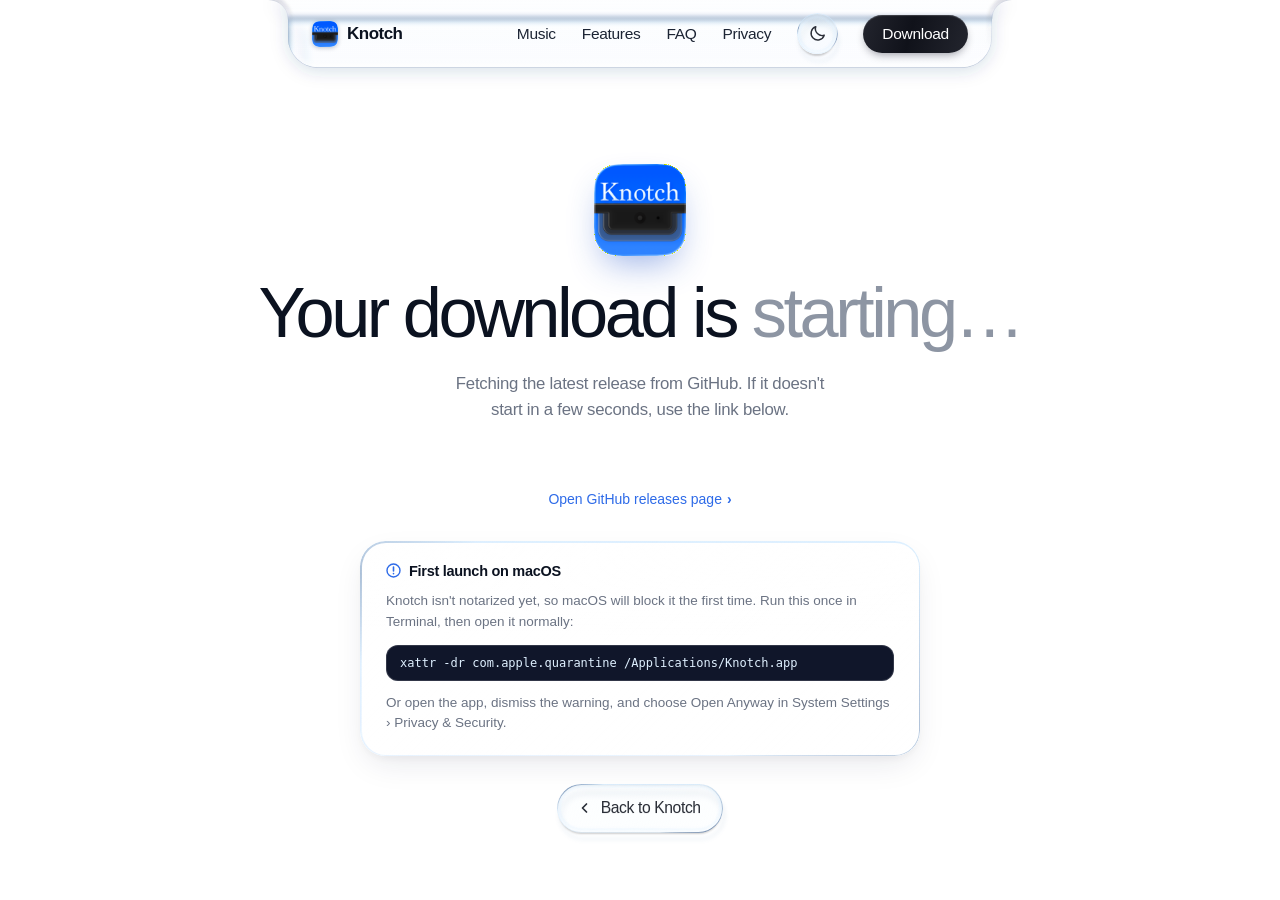
==== commit 1061accf: "Notch hero, theme toggle, unified notch nav, glass polish - Hero: headline wraps the real notch phot" ====
--- a/download.html
+++ b/download.html
@@ -7,8 +7,9 @@
 <link rel="icon" type="image/svg+xml" href="favicon.svg">
 <link rel="apple-touch-icon" href="images/icon.png">
 <meta name="description" content="Fetching the latest Knotch release from GitHub.">
-<link rel="stylesheet" href="styles.css">
-<link rel="stylesheet" href="pages.css">
+<script>(function(){try{var t=localStorage.getItem("knotch-theme");if(t!=="light"&&t!=="dark")t=matchMedia("(prefers-color-scheme: dark)").matches?"dark":"light";document.documentElement.setAttribute("data-theme",t)}catch(e){document.documentElement.setAttribute("data-theme","light")}})()</script>
+<link rel="stylesheet" href="styles.css?v=20260928b">
+<link rel="stylesheet" href="pages.css?v=20260928b">
 </head>
 <body class="is-download">
 
@@ -30,12 +31,29 @@
 </filter></defs></svg>
 <nav class="nav-root" aria-label="Main">
   <div class="nav-shell">
-    <span class="nav-ear l" aria-hidden="true"></span>
-    <span class="nav-ear r" aria-hidden="true"></span>
+    <svg class="nav-shadow" aria-hidden="true" preserveAspectRatio="none">
+      <defs>
+        <filter id="nav-shadow-blur" x="-50%" y="-50%" width="200%" height="200%"><feGaussianBlur stdDeviation="8.5"/></filter>
+        <mask id="nav-shadow-mask" maskUnits="userSpaceOnUse"><rect data-field="true" fill="#fff"/><path data-cut="true" fill="#000"/></mask>
+      </defs>
+      <g mask="url(#nav-shadow-mask)"><path class="nav-shadow-fill" data-shape="true" filter="url(#nav-shadow-blur)" transform="translate(0 3)"/></g>
+    </svg>
     <div class="nav-glass" aria-hidden="true"></div>
     <div class="nav-tint" aria-hidden="true"></div>
     <div class="nav-sheen" aria-hidden="true"></div>
-    <div class="nav-rim" aria-hidden="true"></div>
+    <svg class="nav-rim-svg" aria-hidden="true" preserveAspectRatio="none">
+      <defs>
+        <linearGradient id="nav-bevel" x1="0" y1="0" x2="0" y2="1">
+          <stop offset="0" style="stop-color:var(--nb0)"/><stop offset="0.3" style="stop-color:var(--nb1)"/><stop offset="0.72" style="stop-color:var(--nb2)"/><stop offset="1" style="stop-color:var(--nb3)"/>
+        </linearGradient>
+        <linearGradient id="nav-rim-grad" x1="0" y1="0" x2="0" y2="1">
+          <stop offset="0" style="stop-color:var(--nr0)"/><stop offset="0.45" style="stop-color:var(--nr1)"/><stop offset="0.78" style="stop-color:var(--nr2)"/><stop offset="1" style="stop-color:var(--nr3)"/>
+        </linearGradient>
+        <filter id="nav-bevel-soft" x="-40%" y="-40%" width="180%" height="180%"><feGaussianBlur stdDeviation="1.6"/></filter>
+      </defs>
+      <path data-outline="true" fill="none" stroke="url(#nav-bevel)" stroke-width="9" stroke-linejoin="round" filter="url(#nav-bevel-soft)"/>
+      <path data-outline="true" fill="none" stroke="url(#nav-rim-grad)" stroke-width="1.25" stroke-linejoin="round"/>
+    </svg>
     <div class="nav-content">
       <a class="nav-mark" href="index.html" aria-label="Knotch home">
         <img class="nav-app-icon" src="images/icon.png" alt="" aria-hidden="true">
@@ -46,6 +64,10 @@
         <a href="index.html#features">Features</a>
         <a href="faq.html">FAQ</a>
         <a href="privacy.html">Privacy</a>
+        <span class="gbtn-wrap"><button class="gbtn is-icon theme-toggle" type="button" aria-label="Switch to dark mode"><span>
+          <svg class="i-moon" viewBox="0 0 24 24" fill="none" aria-hidden="true"><path d="M20.5 14.2A8.5 8.5 0 0 1 9.8 3.5a8.5 8.5 0 1 0 10.7 10.7Z" stroke="currentColor" stroke-width="1.8" stroke-linejoin="round"/></svg>
+          <svg class="i-sun" viewBox="0 0 24 24" fill="none" aria-hidden="true"><circle cx="12" cy="12" r="4.2" stroke="currentColor" stroke-width="1.8"/><path d="M12 2.5v2.2M12 19.3v2.2M2.5 12h2.2M19.3 12h2.2M5.3 5.3l1.6 1.6M17.1 17.1l1.6 1.6M18.7 5.3l-1.6 1.6M6.9 17.1l-1.6 1.6" stroke="currentColor" stroke-width="1.8" stroke-linecap="round"/></svg>
+        </span></button><span class="gbtn-shadow" aria-hidden="true"></span></span>
         <a class="nav-cta" href="index.html#download">Download</a>
       </div>
       <button class="nav-burger" id="navBurger" aria-label="Open menu" aria-expanded="false" aria-controls="mobileMenu">
@@ -61,6 +83,10 @@
   <a href="faq.html">FAQ</a>
   <a href="privacy.html">Privacy</a>
   <a href="index.html#download">Download</a>
+  <div class="mobile-theme"><span class="gbtn-wrap"><button class="gbtn is-icon theme-toggle" type="button" aria-label="Switch to dark mode"><span>
+      <svg class="i-moon" viewBox="0 0 24 24" fill="none" aria-hidden="true"><path d="M20.5 14.2A8.5 8.5 0 0 1 9.8 3.5a8.5 8.5 0 1 0 10.7 10.7Z" stroke="currentColor" stroke-width="1.8" stroke-linejoin="round"/></svg>
+      <svg class="i-sun" viewBox="0 0 24 24" fill="none" aria-hidden="true"><circle cx="12" cy="12" r="4.2" stroke="currentColor" stroke-width="1.8"/><path d="M12 2.5v2.2M12 19.3v2.2M2.5 12h2.2M19.3 12h2.2M5.3 5.3l1.6 1.6M17.1 17.1l1.6 1.6M18.7 5.3l-1.6 1.6M6.9 17.1l-1.6 1.6" stroke="currentColor" stroke-width="1.8" stroke-linecap="round"/></svg>
+    </span></button><span class="gbtn-shadow" aria-hidden="true"></span></span></div>
 </div>
 
 
@@ -149,6 +175,6 @@
   }
 })();
 </script>
-<script src="site.js"></script>
+<script src="site.js?v=20260928b"></script>
 </body>
 </html>
--- a/styles.css
+++ b/styles.css
@@ -9,11 +9,14 @@
 
 @property --a1 { syntax: "<angle>"; inherits: false; initial-value: -75deg; }
 @property --a2 { syntax: "<angle>"; inherits: false; initial-value: -45deg; }
+@property --pa { syntax: "<angle>"; inherits: false; initial-value: -75deg; }
+@property --liq { syntax: "<angle>"; inherits: false; initial-value: -75deg; }
 
 /* ---------- 1. Tokens & base ---------- */
 
 :root {
   --ink: #0b1220;
+  --dim: #8d95a3;
   --ink-2: #323a49;
   --mute: #6b7383;
   --faint: #8b93a1;
@@ -22,6 +25,13 @@
   --blue-bright: #3380ff;
   --blue-soft: #6fa0ff;
   --edge: rgba(200, 230, 255, 0.35);
+  --nav-tint-a: rgba(246, 249, 255, 0.4);
+  --nav-tint-b: rgba(240, 245, 255, 0.26);
+  --nav-sheen-a: rgba(255, 255, 255, 0.55);
+  --nav-sheen-b: rgba(255, 255, 255, 0.1);
+  --nav-shadow-c: rgba(0, 58, 116, 0.16);
+  --nb0: rgba(11, 26, 51, 0.13); --nb1: rgba(11, 26, 51, 0.03); --nb2: rgba(255, 255, 255, 0.07); --nb3: rgba(255, 255, 255, 0.6);
+  --nr0: rgba(143, 169, 200, 0.16); --nr1: rgba(110, 140, 178, 0.2); --nr2: rgba(74, 106, 156, 0.28); --nr3: rgba(61, 92, 140, 0.34);
   --ease-out: cubic-bezier(0.25, 1, 0.5, 1);
   --ease-spring: cubic-bezier(0.175, 0.885, 0.32, 1.35);
   --sans: -apple-system, BlinkMacSystemFont, "SF Pro Display", "SF Pro Text", "Helvetica Neue", Helvetica, Arial, sans-serif;
@@ -112,62 +122,47 @@
 
 .nav-shell {
   --ear: 20px;
+  --nav-r: 30px;
   position: relative;
   width: min(44rem, calc(100% - 2 * var(--ear) - 24px));
   margin-inline: auto;
   pointer-events: auto;
-  border-radius: 0 0 1.9rem 1.9rem;
-  box-shadow:
-    0 10px 30px -12px rgba(0, 58, 116, 0.28),
-    0 2px 6px rgba(0, 40, 90, 0.06);
-}
+}
+
+/* One notch-shaped outline (bar + concave ears) drives every layer.
+   site.js measures the bar and writes it to --nav-clip as a path(), and into
+   the SVG rim/shadow, so glass, tint, sheen, rim and shadow all share the
+   exact same silhouette. Fallback below is a plain rounded bar. */
+.nav-glass, .nav-tint, .nav-sheen, .nav-rim-svg, .nav-shadow {
+  position: absolute;
+  top: 0; bottom: 0;
+  left: calc(-1 * var(--ear));
+  right: calc(-1 * var(--ear));
+  pointer-events: none;
+}
+.nav-glass, .nav-tint, .nav-sheen, .nav-rim-svg {
+  -webkit-clip-path: var(--nav-clip, inset(0 var(--ear) 0 var(--ear) round 0 0 var(--nav-r) var(--nav-r)));
+  clip-path: var(--nav-clip, inset(0 var(--ear) 0 var(--ear) round 0 0 var(--nav-r) var(--nav-r)));
+}
+.nav-rim-svg, .nav-shadow { width: auto; height: 100%; overflow: visible; }
 
 /* refraction layer (Chromium bends the backdrop through #nav-lens) */
-.nav-glass, .nav-tint, .nav-sheen, .nav-rim {
-  position: absolute;
-  inset: 0;
-  border-radius: inherit;
-  pointer-events: none;
-}
 .nav-glass {
   -webkit-backdrop-filter: blur(3px) saturate(180%);
   backdrop-filter: blur(3px) saturate(180%);
   filter: url(#nav-lens);
-  transform: translateZ(0);
-}
-.nav-tint  { background: linear-gradient(rgba(246, 249, 255, 0.4), rgba(240, 245, 255, 0.26)); }
+  -webkit-mask-image: var(--nav-mask, none);
+  mask-image: var(--nav-mask, none);
+  -webkit-mask-size: 100% 100%;
+  mask-size: 100% 100%;
+  -webkit-mask-repeat: no-repeat;
+  mask-repeat: no-repeat;
+}
+.nav-tint  { background: linear-gradient(var(--nav-tint-a), var(--nav-tint-b)); }
 .nav-sheen {
-  background:
-    linear-gradient(-58deg, transparent 34%, rgba(255, 255, 255, 0.32) 47% 51%, transparent 62%),
-    linear-gradient(rgba(255, 255, 255, 0.55), rgba(255, 255, 255, 0.1) 50%, transparent);
-}
-.nav-rim {
-  box-shadow:
-    inset 0 -1.5px 1px rgba(255, 255, 255, 0.95),
-    inset 0 0 0 1px rgba(120, 160, 210, 0.16),
-    inset 0 -8px 14px -8px rgba(60, 110, 190, 0.14);
-}
-
-/* concave "ears" that make the bar melt into the top edge of the window */
-.nav-ear {
-  position: absolute;
-  top: 0;
-  width: var(--ear); height: var(--ear);
-  pointer-events: none;
-  background: rgba(244, 248, 255, 0.32);
-  -webkit-backdrop-filter: blur(3px) saturate(160%);
-  backdrop-filter: blur(3px) saturate(160%);
-}
-.nav-ear.l {
-  right: 100%;
-  -webkit-mask-image: radial-gradient(circle at 0 100%, transparent calc(var(--ear) - 0.5px), #000 var(--ear));
-  mask-image: radial-gradient(circle at 0 100%, transparent calc(var(--ear) - 0.5px), #000 var(--ear));
-}
-.nav-ear.r {
-  left: 100%;
-  -webkit-mask-image: radial-gradient(circle at 100% 100%, transparent calc(var(--ear) - 0.5px), #000 var(--ear));
-  mask-image: radial-gradient(circle at 100% 100%, transparent calc(var(--ear) - 0.5px), #000 var(--ear));
-}
+  background: linear-gradient(var(--nav-sheen-a), var(--nav-sheen-b) 50%, transparent);
+}
+.nav-shadow-fill { fill: var(--nav-shadow-c); }
 
 .nav-content {
   position: relative;
@@ -208,6 +203,19 @@
 }
 .nav-links a:not(.nav-cta):hover { color: var(--blue); }
 .nav-links a.current { color: var(--blue); }
+
+.gbtn.is-icon { width: 40px; height: 40px; min-width: 0; padding: 0; border: 0; font: inherit; }
+.gbtn.is-icon > span { padding: 0; }
+.theme-toggle svg { display: block; width: 19px; height: 19px; }
+.theme-toggle .i-sun { display: none; }
+:root[data-theme="dark"] .theme-toggle .i-sun { display: block; }
+:root[data-theme="dark"] .theme-toggle .i-moon { display: none; }
+.nav-links .gbtn-wrap { display: inline-flex; }
+.mobile-theme { margin-top: 26px; opacity: 0; transition: opacity 0.5s var(--ease-out) 0.36s; }
+body.menu-open .mobile-theme { opacity: 1; }
+.mobile-theme .gbtn { min-width: 0; }
+@media (max-width: 700px) { .nav-links .gbtn-wrap { display: none; } }
+@media (min-width: 701px) { .mobile-theme { display: none; } }
 
 .nav-cta {
   display: inline-flex;
@@ -671,6 +679,37 @@
   background: linear-gradient(rgba(255, 255, 255, 0.5) 0%, rgba(255, 255, 255, 0.08) 60%, transparent 100%);
 }
 .gpanel > * { position: relative; z-index: 1; }
+/* rim ring: the button's conic border, at card scale; it turns on hover */
+.gpanel::before {
+  --pa: -75deg;
+  content: "";
+  position: absolute;
+  inset: 0;
+  z-index: 2;
+  padding: 1.5px;
+  border-radius: inherit;
+  pointer-events: none;
+  background:
+    conic-gradient(from var(--pa) at 50% 50%,
+      rgba(20, 60, 120, 0.28), rgba(150, 200, 255, 0.12) 5% 40%,
+      rgba(20, 60, 120, 0.28) 50%, rgba(150, 200, 255, 0.12) 60% 95%,
+      rgba(20, 60, 120, 0.28)),
+    linear-gradient(rgba(220, 240, 255, 0.62), rgba(245, 250, 255, 0.38));
+  -webkit-mask: linear-gradient(#000 0 0) content-box, linear-gradient(#000 0 0);
+  -webkit-mask-composite: xor;
+  mask: linear-gradient(#000 0 0) content-box exclude, linear-gradient(#000 0 0);
+  mask-composite: exclude;
+  transition: --pa 0.6s var(--ease-out);
+}
+.gpanel:hover::before { --pa: -125deg; }
+.gpanel.on-blue::before {
+  background:
+    conic-gradient(from var(--pa) at 50% 50%,
+      rgba(255, 255, 255, 0.7), rgba(255, 255, 255, 0.12) 5% 40%,
+      rgba(255, 255, 255, 0.7) 50%, rgba(255, 255, 255, 0.12) 60% 95%,
+      rgba(255, 255, 255, 0.7)),
+    linear-gradient(rgba(255, 255, 255, 0.45), rgba(255, 255, 255, 0.25));
+}
 .gpanel:hover {
   transform: translateY(-4px);
   box-shadow:
@@ -787,9 +826,59 @@
   to   { opacity: 1; transform: none; }
 }
 
+/* Hero: the headline wraps the real notch in the photo — "Make the [notch] actually / useful." */
+
+.sr-only { position: absolute; width: 1px; height: 1px; margin: -1px; padding: 0; overflow: hidden; clip: rect(0 0 0 0); white-space: nowrap; border: 0; }
+
+.hero.hero-notch { padding-top: 96px; }
+.notch-hero {
+  position: relative;
+  container-type: inline-size;
+  width: min(1180px, 100%);
+  margin-inline: auto;
+}
+.notch-frame {
+  border-radius: clamp(1.2rem, 3vw, 2.2rem);
+  overflow: hidden;
+  aspect-ratio: 1400 / 402;
+  background: #2a12b8;
+  box-shadow: 0 30px 80px -30px rgba(40, 20, 160, 0.55), inset 0 0 0 1px rgba(255, 255, 255, 0.12);
+}
+.notch-frame img { display: block; width: 100%; height: 100%; object-fit: cover; }
+
+.hero .notch-title {
+  position: absolute;
+  inset: 0;
+  max-width: none;
+  margin: 0;
+  color: #fff;
+  font-weight: 500;
+  letter-spacing: -0.05em;
+  line-height: 1;
+  text-shadow: 0 2px 24px rgba(10, 0, 80, 0.35);
+  pointer-events: none;
+}
+.notch-title .nt { position: absolute; white-space: nowrap; }
+/* notch spans 37.1%–63.4% of the photo, its vertical centre sits at ~17.7% */
+.nt-left, .nt-right { color: rgba(255, 255, 255, 0.62); }
+.nt-left  { right: calc(62.9% + 1.9cqw); top: 19.6%; transform: translateY(-50%); font-size: 5.3cqw; }
+.nt-right { left: calc(63.4% + 1.9cqw); top: 19.6%; transform: translateY(-50%); font-size: 5.3cqw; }
+.nt-line2 { color: #fff; left: 50%; top: 50%; transform: translate(-50%, -50%); font-size: 15cqw; letter-spacing: -0.06em; }
+
+@media (max-width: 700px) {
+  /* too small to wrap the notch legibly: headline above, photo as a banner below */
+  .hero .notch-title { position: static; color: var(--dim); text-shadow: none; font-size: clamp(2.6rem, 12.5vw, 3.6rem); letter-spacing: -0.055em; margin-bottom: 26px; }
+  .notch-title .nt { position: static; display: inline; transform: none; font-size: inherit; letter-spacing: inherit; }
+  .notch-title .sr-only { position: static; width: auto; height: auto; margin: 0; clip: auto; overflow: visible; }
+  .nt-line2 { display: block !important; }
+  .nt-left, .nt-right { color: inherit; }
+  .nt-line2 { color: var(--ink); }
+  .hero-inner { padding-top: 6px; }
+}
+
 /* Showcase card — the big blue sky the gallery lives in */
 
-.showcase { margin-top: clamp(56px, 9vw, 120px); }
+.showcase { margin: clamp(56px, 9vw, 120px) auto 0; max-width: 1080px; }
 
 .sky {
   position: relative;
@@ -819,13 +908,13 @@
 
 /* Gallery (inside the sky) */
 
-.gallery { position: relative; }
+.gallery { --gh: clamp(280px, 40vw, 440px); position: relative; }
 
 .gallery-viewport {
   position: relative;
   border-radius: clamp(1.2rem, 2.6vw, 2rem);
   overflow: hidden;
-  height: clamp(300px, 44vw, 500px);
+  height: var(--gh);
   outline: none;
   background: linear-gradient(135deg, rgba(4, 12, 34, 0.86), rgba(6, 22, 60, 0.78));
   box-shadow:
@@ -840,6 +929,8 @@
   height: 100%;
   list-style: none;
   overflow-x: auto;
+  overflow-y: hidden;
+  overscroll-behavior-x: contain;
   scroll-snap-type: x mandatory;
   scroll-behavior: smooth;
   -webkit-overflow-scrolling: touch;
@@ -851,6 +942,9 @@
 
 .gallery-slide {
   flex: 0 0 100%;
+  height: 100%;
+  min-height: 0;
+  overflow: hidden;
   scroll-snap-align: center;
   display: flex;
   flex-direction: column;
@@ -860,7 +954,7 @@
   padding: clamp(18px, 3vw, 34px) clamp(16px, 3vw, 34px) clamp(16px, 2.4vw, 26px);
 }
 .shot-frame {
-  flex: 1 1 auto;
+  flex: 1 1 0;
   min-height: 0;
   width: 100%;
   display: flex;
@@ -869,7 +963,7 @@
 }
 .gallery-slide img {
   max-width: 100%;
-  max-height: 100%;
+  max-height: calc(var(--gh) - 130px);
   width: auto; height: auto;
   object-fit: contain;
   border-radius: 14px;
@@ -995,7 +1089,7 @@
 .gallery-dots .dot:hover { background: rgba(255, 255, 255, 0.7); }
 
 @media (max-width: 640px) {
-  .gallery-viewport { height: 300px; }
+  .gallery { --gh: 330px; }
   .gallery-arrow { width: 44px; height: 44px; }
   .gallery-arrow.prev { left: 8px; }
   .gallery-arrow.next { right: 8px; }
@@ -1098,7 +1192,7 @@
 
 /* Download card */
 
-.dl { margin-top: clamp(72px, 11vw, 150px); }
+.dl { margin: clamp(72px, 11vw, 150px) auto 0; max-width: 1080px; }
 .dl .sky {
   text-align: center;
   padding: clamp(56px, 9vw, 120px) clamp(20px, 5vw, 60px) clamp(40px, 6vw, 72px);
@@ -1170,6 +1264,28 @@
   background: #0b0b0e;
   box-shadow: 0 14px 30px -8px rgba(0, 0, 0, 0.5), inset 0 0 0 1px rgba(255, 255, 255, 0.08);
 }
+.hud-pill { position: relative; }
+.hud-pill::before {
+  --liq: -75deg;
+  content: "";
+  position: absolute;
+  inset: 0;
+  padding: 1px;
+  border-radius: inherit;
+  pointer-events: none;
+  background:
+    conic-gradient(from var(--liq) at 50% 50%,
+      rgba(20, 60, 120, 0.55), rgba(130, 190, 255, 0.14) 6% 44%,
+      rgba(20, 60, 120, 0.55) 50%, rgba(130, 190, 255, 0.14) 56% 94%,
+      rgba(20, 60, 120, 0.55)),
+    linear-gradient(180deg, rgba(200, 220, 245, 0.16), rgba(230, 240, 252, 0.12));
+  -webkit-mask: linear-gradient(#000 0 0) content-box, linear-gradient(#000 0 0);
+  -webkit-mask-composite: xor;
+  mask: linear-gradient(#000 0 0) content-box exclude, linear-gradient(#000 0 0);
+  mask-composite: exclude;
+  animation: liquid-turn 14s linear infinite;
+}
+@keyframes liquid-turn { to { --liq: 285deg; } }
 .hud-track { width: 150px; height: 5px; border-radius: 5px; background: rgba(255, 255, 255, 0.18); overflow: hidden; }
 .hud-fill {
   height: 100%; width: 100%; border-radius: 5px;
@@ -1252,3 +1368,218 @@
   html { scroll-behavior: auto; }
   .reveal { opacity: 1; transform: none; }
 }
+
+/* ================================================================
+   8. Dark theme (html[data-theme="dark"], set from the system or the toggle) — same glass recipe, lit from behind.
+   Rims flip from deep-blue to white, insets swap highlight/shade.
+   ================================================================ */
+
+
+
+:root[data-theme="dark"] {
+  color-scheme: dark;
+  --dim: #6b7588;
+  --ink: #f4f7fc;
+  --ink-2: #c9d1e0;
+  --mute: #8f99ac;
+  --faint: #6c7689;
+  --canvas: #05070c;
+  --blue: #6fa0ff;
+  --edge: rgba(255, 255, 255, 0.1);
+  --nav-tint-a: rgba(24, 30, 46, 0.5);
+  --nav-tint-b: rgba(14, 18, 30, 0.38);
+  --nav-sheen-a: rgba(255, 255, 255, 0.06);
+  --nav-sheen-b: rgba(255, 255, 255, 0.012);
+  --nav-shadow-c: rgba(0, 0, 0, 0.6);
+  --nb0: rgba(255, 255, 255, 0.06); --nb1: rgba(255, 255, 255, 0.015); --nb2: rgba(255, 255, 255, 0.02); --nb3: rgba(255, 255, 255, 0.1);
+  --nr0: rgba(200, 215, 255, 0.16); --nr1: rgba(200, 215, 255, 0.18); --nr2: rgba(200, 215, 255, 0.24); --nr3: rgba(200, 215, 255, 0.3);
+}
+:root[data-theme="dark"] body { background: var(--canvas);
+}
+:root[data-theme="dark"] ::selection { background: rgba(111, 160, 255, 0.35);
+}
+:root[data-theme="dark"] .subhead { color: #7d879a;
+}
+:root[data-theme="dark"] .subhead b,
+:root[data-theme="dark"] .subhead strong { color: #c6cedc;
+}
+:root[data-theme="dark"] .tone { color: #6b7588;
+}
+:root[data-theme="dark"] .grad-text { background: linear-gradient(96deg, #8ab4ff 0%, #4c8dff 55%, #2e6be8 100%); -webkit-background-clip: text; background-clip: text;
+}
+:root[data-theme="dark"] .link-more { color: #7aa8ff;
+}
+:root[data-theme="dark"] a:focus-visible,
+:root[data-theme="dark"] button:focus-visible { outline-color: rgba(138, 180, 255, 0.85);
+}
+:root[data-theme="dark"] .nav-mark { color: var(--ink);
+}
+:root[data-theme="dark"] .nav-links a { color: #dfe6f3;
+}
+:root[data-theme="dark"] .nav-links a:not(.nav-cta):hover,
+:root[data-theme="dark"] .nav-links a.current { color: #8ab4ff;
+}
+:root[data-theme="dark"] .nav-cta {
+  color: #0b1220 !important;
+  background: linear-gradient(-75deg, #e4e9f4, #ffffff 55%, #e4e9f4);
+  box-shadow: inset 0 1px 1px rgba(255, 255, 255, 0.9), 0 4px 12px -3px rgba(0, 0, 0, 0.6);
+}
+:root[data-theme="dark"] .nav-app-icon { box-shadow: 0 1px 6px rgba(0, 0, 0, 0.6);
+}
+:root[data-theme="dark"] .mobile-menu { background: rgba(8, 11, 20, 0.8);
+}
+:root[data-theme="dark"] .mobile-menu a { border-bottom-color: rgba(255, 255, 255, 0.09);
+}
+:root[data-theme="dark"] .gbtn {
+  color: #f2f5fb;
+  background: linear-gradient(-75deg, rgba(255, 255, 255, 0.05), rgba(255, 255, 255, 0.14), rgba(255, 255, 255, 0.05));
+  box-shadow:
+    inset 0 2px 2px rgba(255, 255, 255, 0.1),
+    inset 0 -2px 2px rgba(0, 0, 0, 0.3),
+    0 4px 2px -2px rgba(0, 0, 0, 0.6),
+    inset 0 0 1.6px 4px rgba(255, 255, 255, 0.05);
+}
+:root[data-theme="dark"] .gbtn:hover {
+  box-shadow:
+    inset 0 2px 2px rgba(255, 255, 255, 0.1),
+    inset 0 -2px 2px rgba(0, 0, 0, 0.3),
+    0 2.4px 0.8px -1.6px rgba(0, 0, 0, 0.6),
+    inset 0 0 0.8px 1.6px rgba(255, 255, 255, 0.16);
+}
+:root[data-theme="dark"] .gbtn > span { text-shadow: 0 1px 6px rgba(0, 0, 0, 0.35);
+}
+:root[data-theme="dark"] .gbtn::after,
+:root[data-theme="dark"] .gkey::after,
+:root[data-theme="dark"] .gstat::after,
+:root[data-theme="dark"] .gbadge::after {
+  background:
+    conic-gradient(from var(--a1, -30deg) at 50% 50%,
+      rgba(255, 255, 255, 0.5), rgba(180, 210, 255, 0.06) 5% 40%,
+      rgba(255, 255, 255, 0.5) 50%, rgba(180, 210, 255, 0.06) 60% 95%,
+      rgba(255, 255, 255, 0.5)),
+    linear-gradient(180deg, rgba(255, 255, 255, 0.22), rgba(255, 255, 255, 0.1));
+}
+:root[data-theme="dark"] .gbtn > span::after,
+:root[data-theme="dark"] .gkey > span::after,
+:root[data-theme="dark"] .gstat > span::after {
+  background: linear-gradient(var(--a2), transparent 0, rgba(255, 255, 255, 0.3) 40% 50%, transparent 55%);
+  background-size: 200% 200%;
+  background-position: 0 0;
+  background-repeat: no-repeat;
+}
+:root[data-theme="dark"] .gbtn-shadow::after,
+:root[data-theme="dark"] .gkey-shadow::after { background: linear-gradient(rgba(0, 0, 0, 0.55), rgba(0, 0, 0, 0.3));
+}
+:root[data-theme="dark"] .gbtn.is-dark {
+  color: #0b1220;
+  background: linear-gradient(-75deg, #dfe5f1, #ffffff 55%, #dfe5f1);
+}
+:root[data-theme="dark"] .gbtn.is-onblue { color: #fff;
+}
+:root[data-theme="dark"] .gkey {
+  background: linear-gradient(-75deg, rgba(255, 255, 255, 0.06), rgba(255, 255, 255, 0.16), rgba(255, 255, 255, 0.06));
+  box-shadow:
+    inset 0 2px 2px rgba(255, 255, 255, 0.12),
+    inset 0 -2px 2px rgba(0, 0, 0, 0.3),
+    0 6px 4px -3px rgba(0, 0, 0, 0.7),
+    inset 0 0 1.6px 4px rgba(255, 255, 255, 0.05);
+}
+:root[data-theme="dark"] .gkey img { box-shadow: 0 4px 12px -2px rgba(0, 0, 0, 0.6);
+}
+:root[data-theme="dark"] .gstat {
+  background: linear-gradient(-75deg, rgba(255, 255, 255, 0.05), rgba(255, 255, 255, 0.16), rgba(255, 255, 255, 0.05));
+  box-shadow:
+    inset 0 2px 2px rgba(255, 255, 255, 0.1),
+    inset 0 -2px 2px rgba(0, 0, 0, 0.3),
+    0 4px 2px -2px rgba(0, 0, 0, 0.55),
+    inset 0 0 1.6px 3px rgba(255, 255, 255, 0.05);
+}
+:root[data-theme="dark"] .gbadge {
+  color: #eaf0fc;
+  background: linear-gradient(-75deg, rgba(255, 255, 255, 0.05), rgba(255, 255, 255, 0.15), rgba(255, 255, 255, 0.05));
+  box-shadow:
+    inset 0 2px 2px rgba(255, 255, 255, 0.1),
+    inset 0 -2px 2px rgba(0, 0, 0, 0.3),
+    0 6px 12px -4px rgba(0, 0, 0, 0.6),
+    inset 0 0 1.6px 4px rgba(255, 255, 255, 0.05);
+}
+:root[data-theme="dark"] .gbadge::before { background: linear-gradient(135deg, transparent 0 70%, rgba(255, 255, 255, 0.22) 85% 88%, transparent 96%);
+}
+:root[data-theme="dark"] .gpanel {
+  background: linear-gradient(135deg, rgba(255, 255, 255, 0.075) 0%, rgba(255, 255, 255, 0.025) 50%, rgba(255, 255, 255, 0.06) 100%);
+  box-shadow:
+    0 4px 6px rgba(0, 0, 0, 0.25),
+    inset 0 1px 1px rgba(255, 255, 255, 0.16),
+    inset 0 -1px 1px rgba(255, 255, 255, 0.05),
+    0 18px 40px -8px rgba(0, 0, 0, 0.55),
+    inset 0 0 0 1px rgba(150, 185, 255, 0.1);
+}
+:root[data-theme="dark"] .gpanel::after { background: linear-gradient(rgba(255, 255, 255, 0.09) 0%, rgba(255, 255, 255, 0.02) 60%, transparent 100%);
+}
+:root[data-theme="dark"] .gpanel:hover {
+  box-shadow:
+    0 6px 10px rgba(0, 0, 0, 0.3),
+    inset 0 1px 1px rgba(255, 255, 255, 0.2),
+    inset 0 -1px 1px rgba(255, 255, 255, 0.07),
+    0 26px 50px -8px rgba(0, 0, 0, 0.65),
+    inset 0 0 0 1px rgba(150, 190, 255, 0.24);
+}
+:root[data-theme="dark"] .gpanel.on-blue {
+  background: linear-gradient(135deg, rgba(255, 255, 255, 0.2), rgba(255, 255, 255, 0.07) 50%, rgba(255, 255, 255, 0.16));
+}
+:root[data-theme="dark"] .aurora i { filter: blur(90px); opacity: 0.4;
+}
+:root[data-theme="dark"] .aurora i:nth-child(1) { background: #163a86;
+}
+:root[data-theme="dark"] .aurora i:nth-child(2) { background: #0e2a66;
+}
+:root[data-theme="dark"] .aurora i:nth-child(3) { background: #1a48a0;
+}
+:root[data-theme="dark"] .sky { box-shadow: 0 30px 80px -30px rgba(20, 90, 220, 0.5), inset 0 0 0 1px rgba(255, 255, 255, 0.14);
+}
+:root[data-theme="dark"] .faq-teaser summary::after { border-color: var(--mute);
+}
+:root[data-theme="dark"] .foot-copy { border-top-color: rgba(255, 255, 255, 0.08);
+}
+:root[data-theme="dark"] .foot-col a:hover { color: #8ab4ff;
+}
+:root[data-theme="dark"] .hud-pill { background: #000; box-shadow: 0 14px 30px -8px rgba(0, 0, 0, 0.8), inset 0 0 0 1px rgba(255, 255, 255, 0.14);
+}
+:root[data-theme="dark"] .wave-notch { box-shadow: 0 16px 30px -8px rgba(0, 0, 0, 0.8), inset 0 0 0 1px rgba(255, 255, 255, 0.1);
+}
+:root[data-theme="dark"] .shelf-chip {
+  color: #e8eefb;
+  background: rgba(255, 255, 255, 0.08);
+  box-shadow: 0 6px 16px -6px rgba(0, 0, 0, 0.6), inset 0 0 0 1px rgba(255, 255, 255, 0.14);
+}
+:root[data-theme="dark"] .widget-tile {
+  background: rgba(255, 255, 255, 0.06);
+  box-shadow: inset 0 0 0 1px rgba(255, 255, 255, 0.1), 0 6px 14px -8px rgba(0, 0, 0, 0.6);
+}
+:root[data-theme="dark"] .batt-shell { background: rgba(255, 255, 255, 0.14);
+}
+:root[data-theme="dark"] .lock-vis { box-shadow: 0 14px 30px -12px rgba(0, 0, 0, 0.7), inset 0 0 0 1px rgba(255, 255, 255, 0.16);
+}
+
+:root[data-theme="dark"] .gpanel:not(.on-blue)::before {
+  background:
+    conic-gradient(from var(--pa) at 50% 50%,
+      rgba(255, 255, 255, 0.34), rgba(180, 210, 255, 0.05) 5% 40%,
+      rgba(255, 255, 255, 0.34) 50%, rgba(180, 210, 255, 0.05) 60% 95%,
+      rgba(255, 255, 255, 0.34)),
+    linear-gradient(rgba(255, 255, 255, 0.16), rgba(255, 255, 255, 0.06));
+}
+:root[data-theme="dark"] .hud-pill::before {
+  background:
+    conic-gradient(from var(--liq) at 50% 50%,
+      rgba(190, 215, 255, 0.5), rgba(130, 190, 255, 0.08) 6% 44%,
+      rgba(190, 215, 255, 0.5) 50%, rgba(130, 190, 255, 0.08) 56% 94%,
+      rgba(190, 215, 255, 0.5)),
+    linear-gradient(180deg, rgba(200, 220, 245, 0.18), rgba(230, 240, 252, 0.1));
+}
+
+/* dark nav: keep the glass honest — no extra colour boost on the backdrop */
+:root[data-theme="dark"] .nav-glass {
+  -webkit-backdrop-filter: blur(3px) saturate(110%);
+  backdrop-filter: blur(3px) saturate(110%);
+}
--- a/pages.css
+++ b/pages.css
@@ -236,3 +236,48 @@
 @media (prefers-reduced-motion: reduce) {
   .spinner { animation: spin 0.8s linear infinite !important; }
 }
+
+/* ---------- Dark theme (html[data-theme="dark"]) ---------- */
+
+:root[data-theme="dark"] .inline-note {
+  color: #9fc2ff;
+  background: rgba(111, 160, 255, 0.12);
+  box-shadow: inset 0 0 0 1px rgba(111, 160, 255, 0.22);
+}
+:root[data-theme="dark"] .faq-item.open { box-shadow:
+    0 4px 6px rgba(0, 0, 0, 0.25),
+    inset 0 1px 1px rgba(255, 255, 255, 0.16),
+    0 20px 44px -8px rgba(30, 90, 220, 0.3),
+    inset 0 0 0 1px rgba(111, 160, 255, 0.42);
+}
+:root[data-theme="dark"] .faq-q:focus-visible { box-shadow: inset 0 0 0 3px rgba(138, 180, 255, 0.55);
+}
+:root[data-theme="dark"] .faq-chev { background: rgba(255, 255, 255, 0.07);
+}
+:root[data-theme="dark"] .faq-item.open .faq-chev { background: rgba(111, 160, 255, 0.2); color: #8ab4ff;
+}
+:root[data-theme="dark"] .faq-a-inner a,
+:root[data-theme="dark"] .policy-section a,
+:root[data-theme="dark"] .contact-card p a,
+:root[data-theme="dark"] .manual-link a { color: #7aa8ff;
+}
+:root[data-theme="dark"] .tldr-badge {
+  color: #cfe0ff;
+  background: linear-gradient(-75deg, rgba(76, 141, 255, 0.24), rgba(110, 165, 255, 0.5), rgba(76, 141, 255, 0.24));
+}
+:root[data-theme="dark"] .tldr-check {
+  background: linear-gradient(-75deg, rgba(76, 141, 255, 0.2), rgba(120, 175, 255, 0.4), rgba(76, 141, 255, 0.2));
+}
+:root[data-theme="dark"] .tldr-check svg path { stroke: #d6e5ff;
+}
+:root[data-theme="dark"] .tldr-item { color: var(--ink-2);
+}
+:root[data-theme="dark"] .app-icon { box-shadow: 0 16px 40px -10px rgba(50, 120, 255, 0.55), 0 0 0 1px rgba(255, 255, 255, 0.14);
+}
+:root[data-theme="dark"] .stage .dl-note code { background: rgba(0, 0, 0, 0.45); box-shadow: inset 0 0 0 1px rgba(255, 255, 255, 0.1);
+}
+:root[data-theme="dark"] .stage .dl-note-title svg circle,
+:root[data-theme="dark"] .stage .dl-note-title svg path { stroke: #8ab4ff;
+}
+:root[data-theme="dark"] .spinner { border-color: rgba(111, 160, 255, 0.22); border-top-color: #8ab4ff;
+}
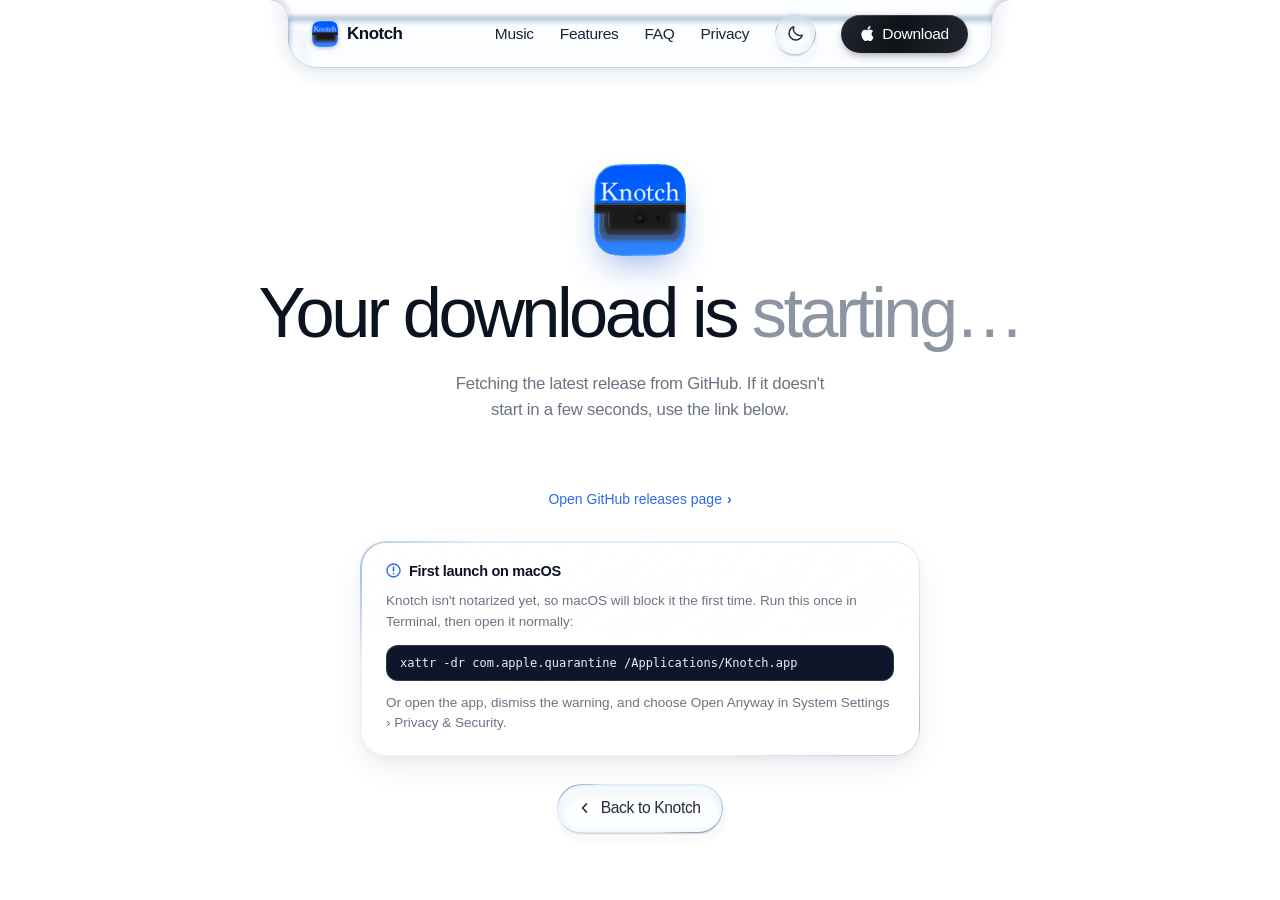
==== commit fdf81a79: "Add Apple icon to the nav Download button" ====
--- a/download.html
+++ b/download.html
@@ -68,7 +68,7 @@
           <svg class="i-moon" viewBox="0 0 24 24" fill="none" aria-hidden="true"><path d="M20.5 14.2A8.5 8.5 0 0 1 9.8 3.5a8.5 8.5 0 1 0 10.7 10.7Z" stroke="currentColor" stroke-width="1.8" stroke-linejoin="round"/></svg>
           <svg class="i-sun" viewBox="0 0 24 24" fill="none" aria-hidden="true"><circle cx="12" cy="12" r="4.2" stroke="currentColor" stroke-width="1.8"/><path d="M12 2.5v2.2M12 19.3v2.2M2.5 12h2.2M19.3 12h2.2M5.3 5.3l1.6 1.6M17.1 17.1l1.6 1.6M18.7 5.3l-1.6 1.6M6.9 17.1l-1.6 1.6" stroke="currentColor" stroke-width="1.8" stroke-linecap="round"/></svg>
         </span></button><span class="gbtn-shadow" aria-hidden="true"></span></span>
-        <a class="nav-cta" href="index.html#download">Download</a>
+        <a class="nav-cta" href="index.html#download"><svg class="nav-cta-icon" viewBox="0 0 24 24" width="15" height="15" fill="currentColor" aria-hidden="true"><path d="M12.152 6.896c-.948 0-2.415-1.078-3.96-1.04-2.04.027-3.91 1.183-4.961 3.014-2.117 3.675-.546 9.103 1.519 12.09 1.013 1.454 2.208 3.09 3.792 3.039 1.52-.065 2.09-.987 3.935-.987 1.831 0 2.35.987 3.96.948 1.637-.026 2.676-1.48 3.676-2.948 1.156-1.688 1.636-3.325 1.662-3.415-.039-.013-3.182-1.221-3.22-4.857-.026-3.04 2.48-4.494 2.597-4.559-1.429-2.09-3.623-2.324-4.39-2.376-2-.156-3.675 1.09-4.61 1.09zM15.53 3.83c.843-1.012 1.4-2.427 1.245-3.83-1.207.052-2.662.805-3.532 1.818-.78.896-1.454 2.338-1.273 3.714 1.338.104 2.715-.688 3.559-1.701"/></svg>Download</a>
       </div>
       <button class="nav-burger" id="navBurger" aria-label="Open menu" aria-expanded="false" aria-controls="mobileMenu">
         <span></span><span></span>
--- a/styles.css
+++ b/styles.css
@@ -229,6 +229,7 @@
   transition: transform 0.35s var(--ease-out);
 }
 .nav-cta:hover { transform: scale(0.96); }
+.nav-cta-icon { display: block; flex-shrink: 0; margin-top: -1px; }
 
 .nav-burger {
   display: none;
